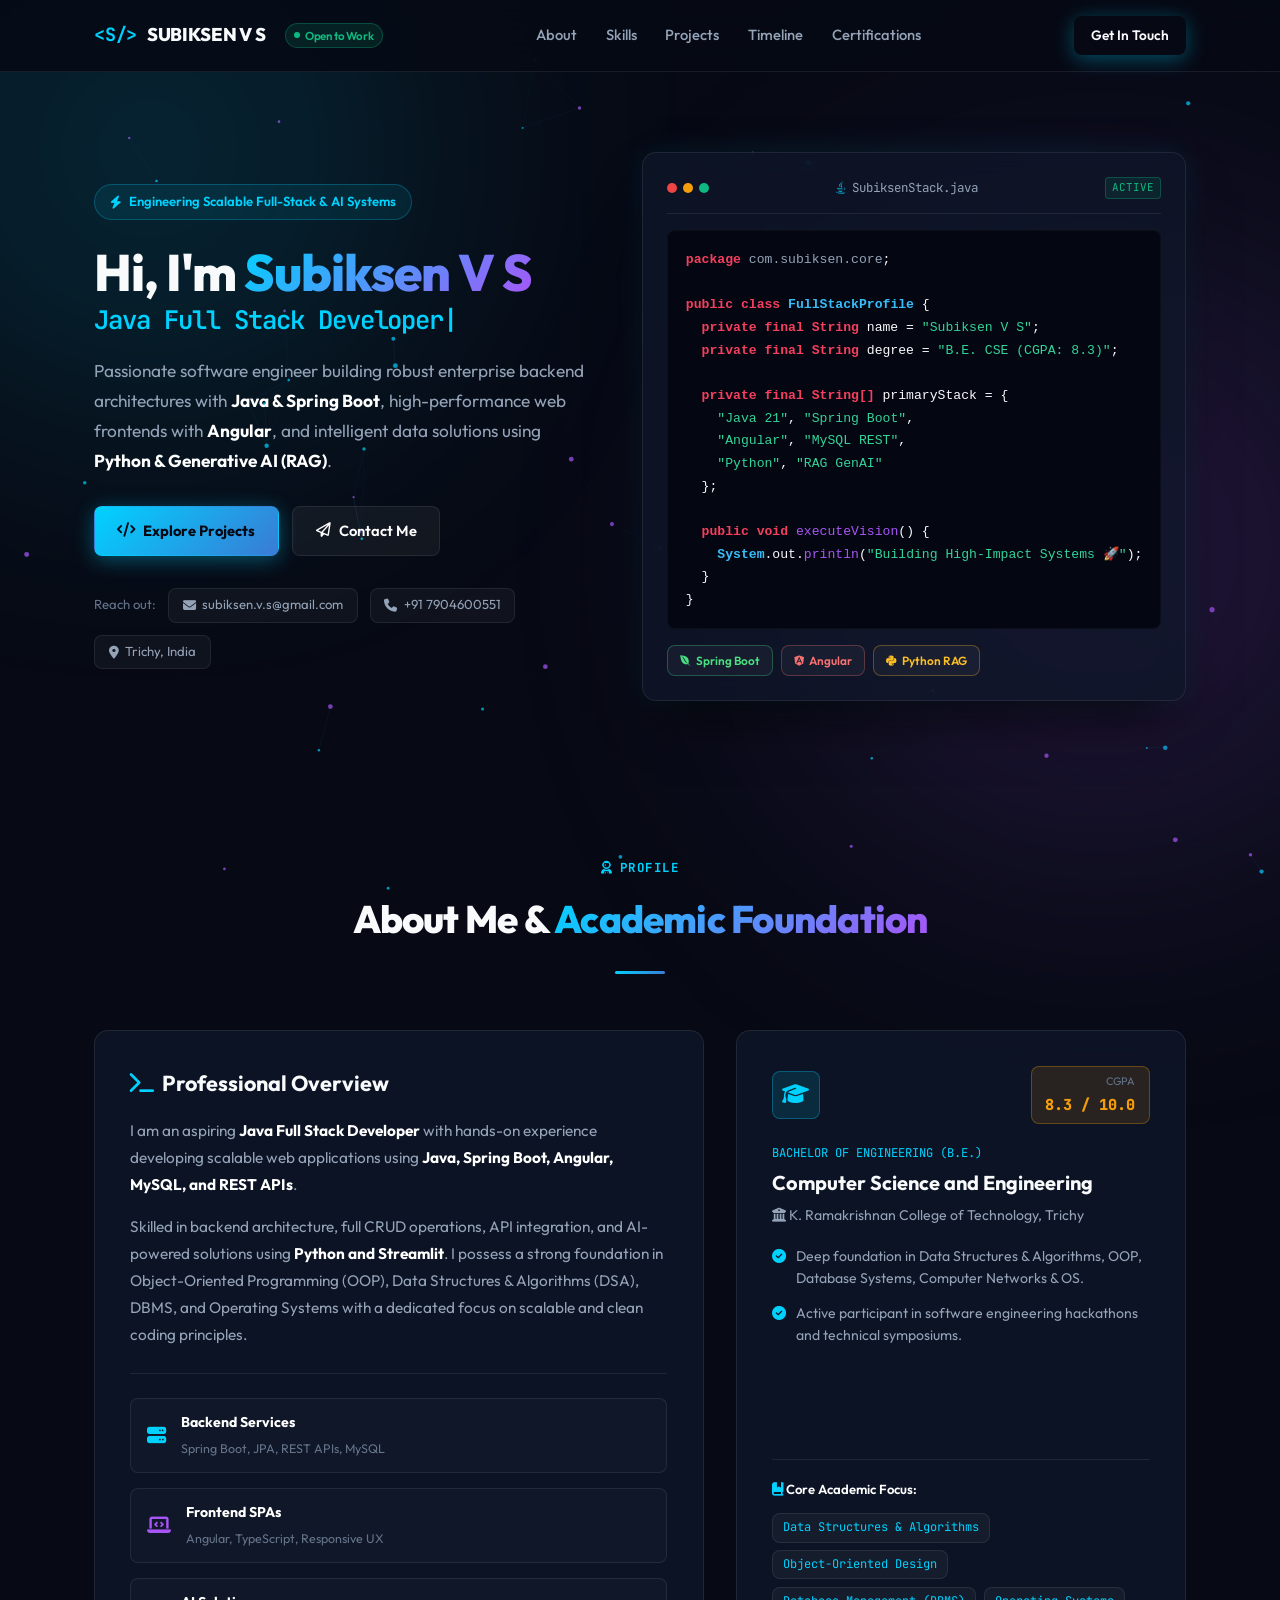
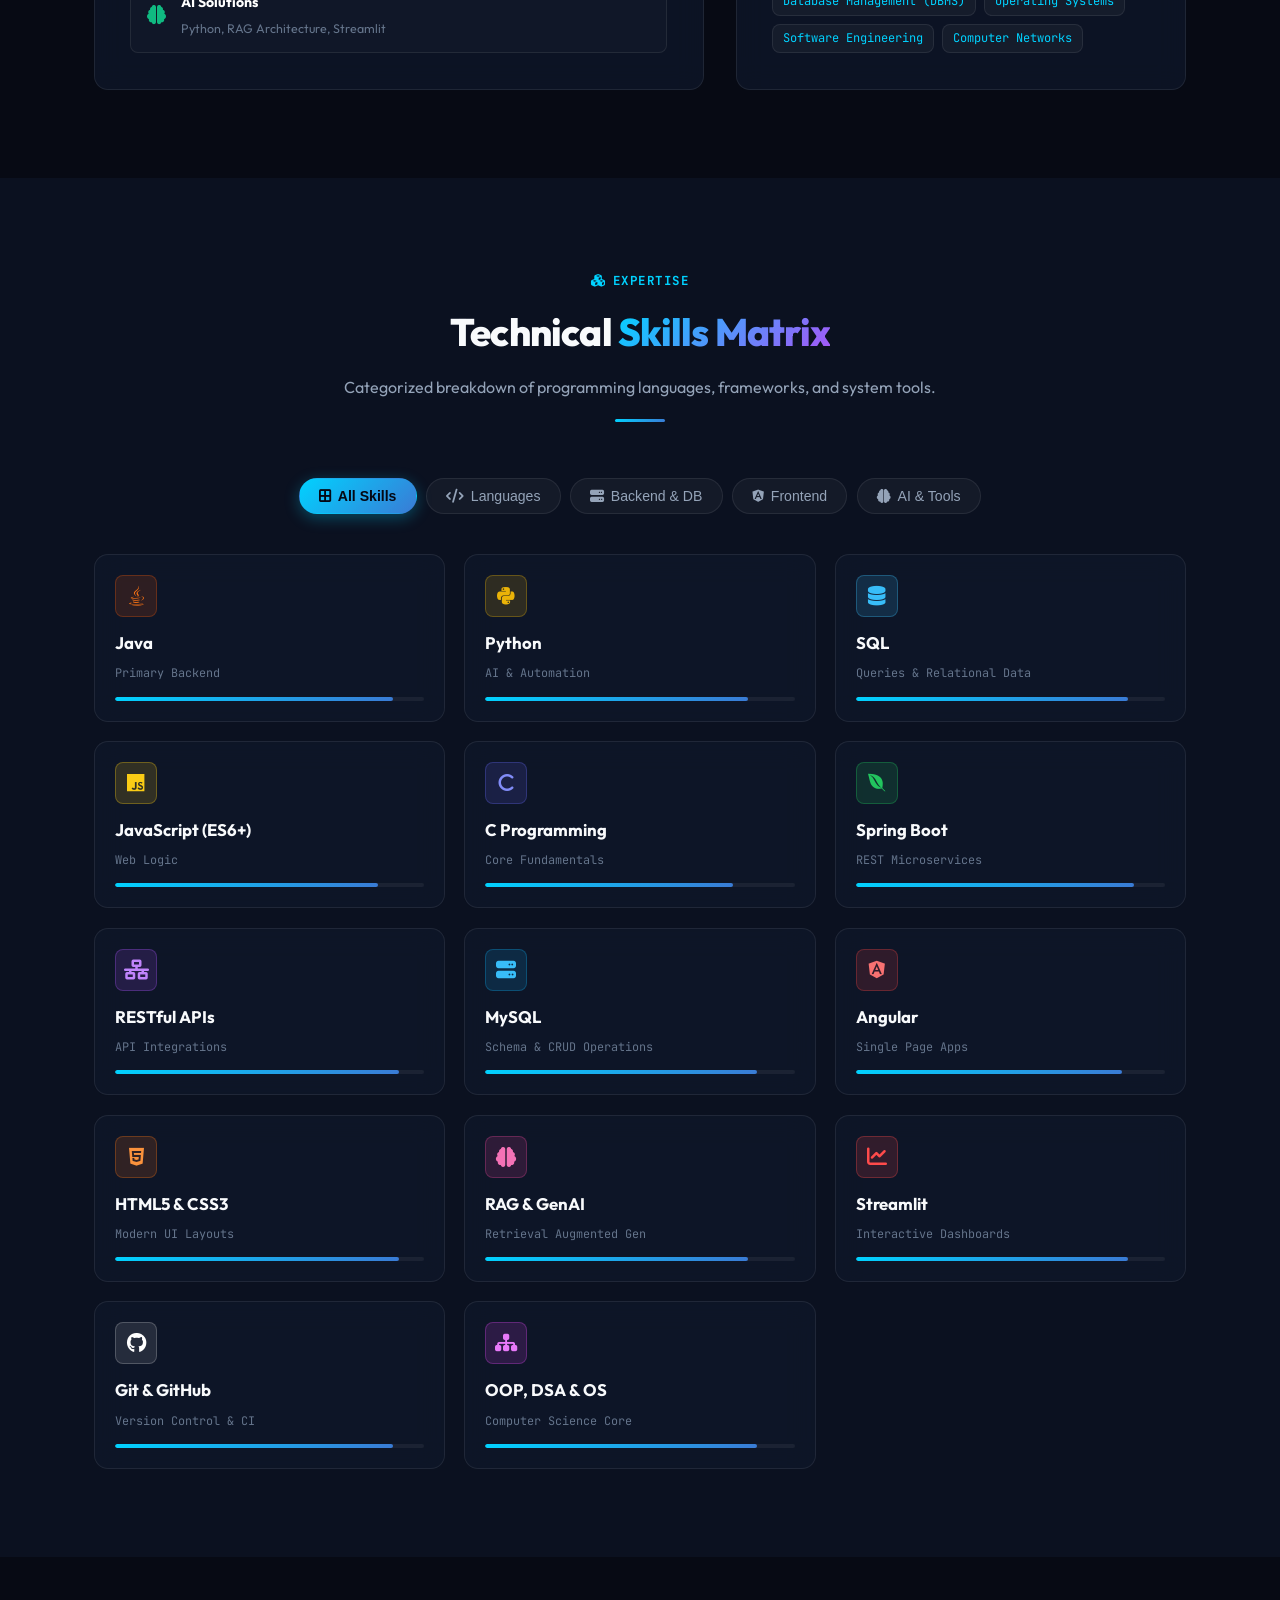
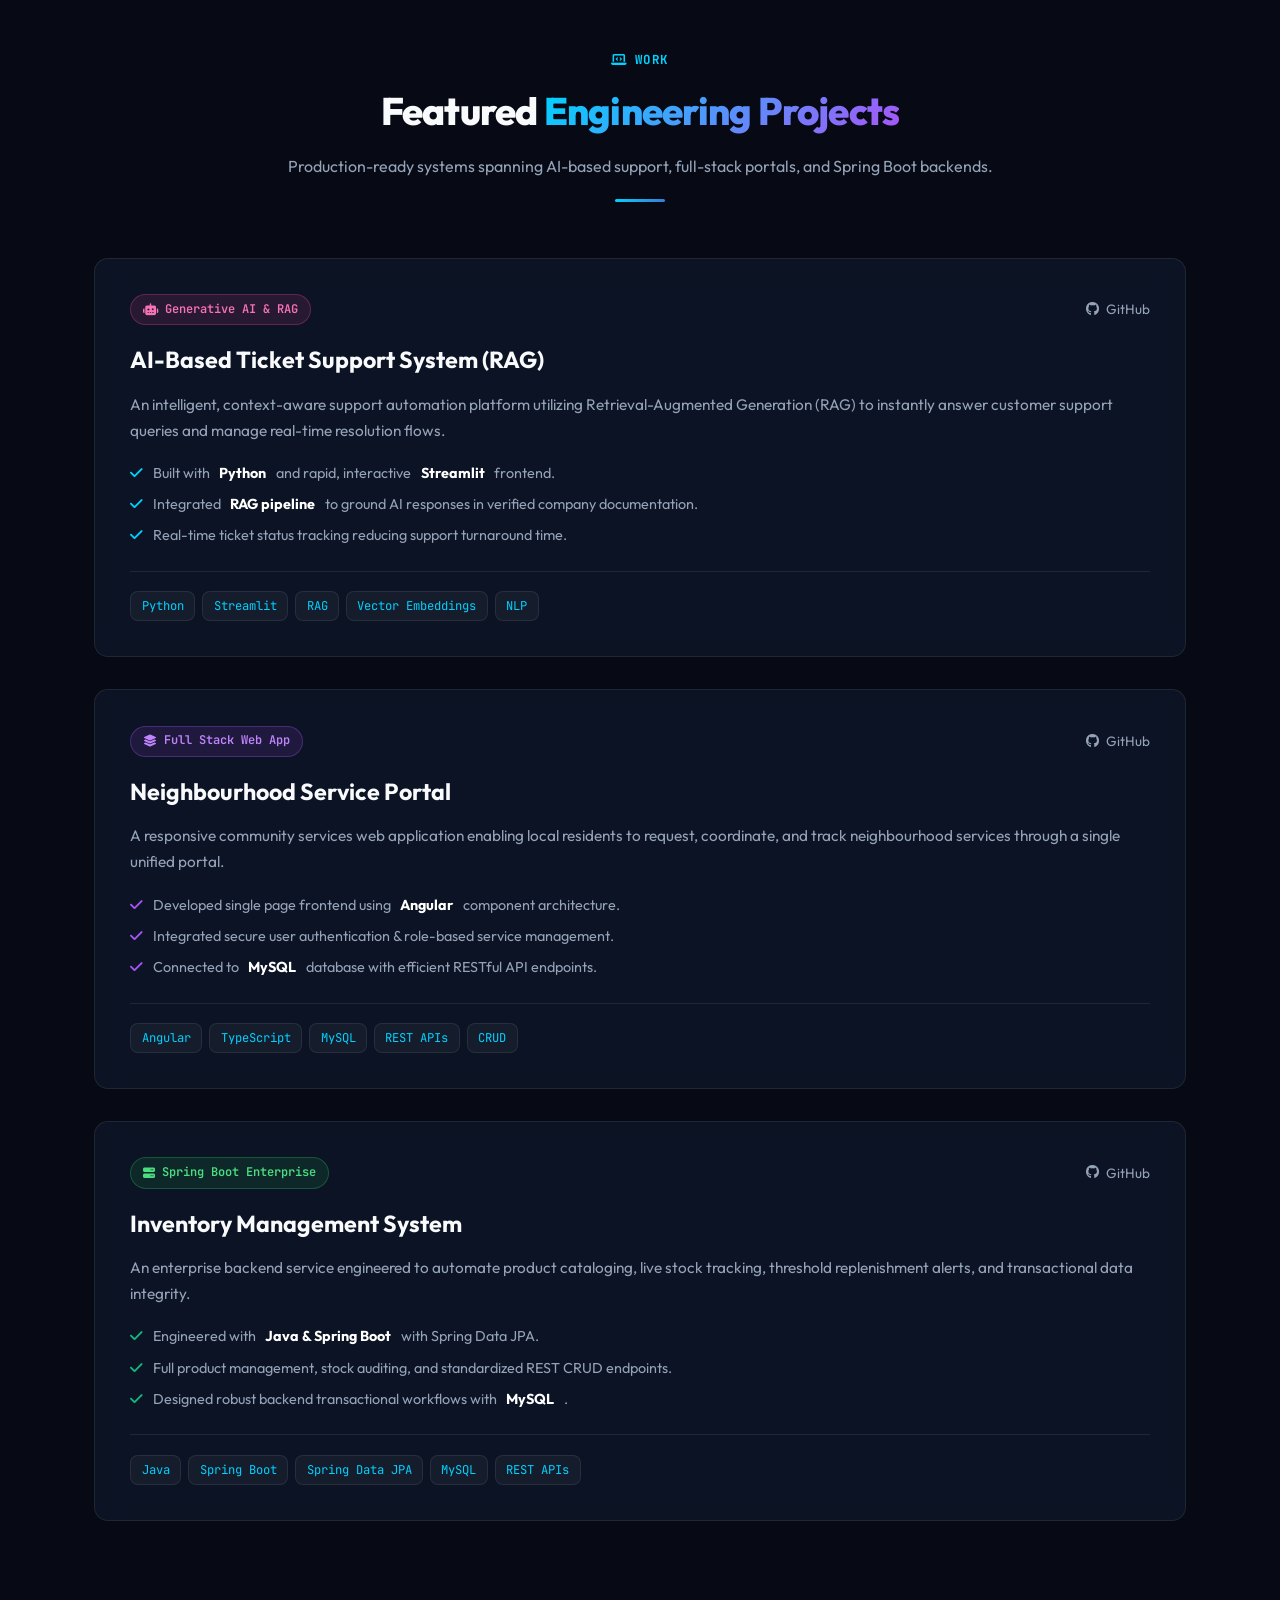
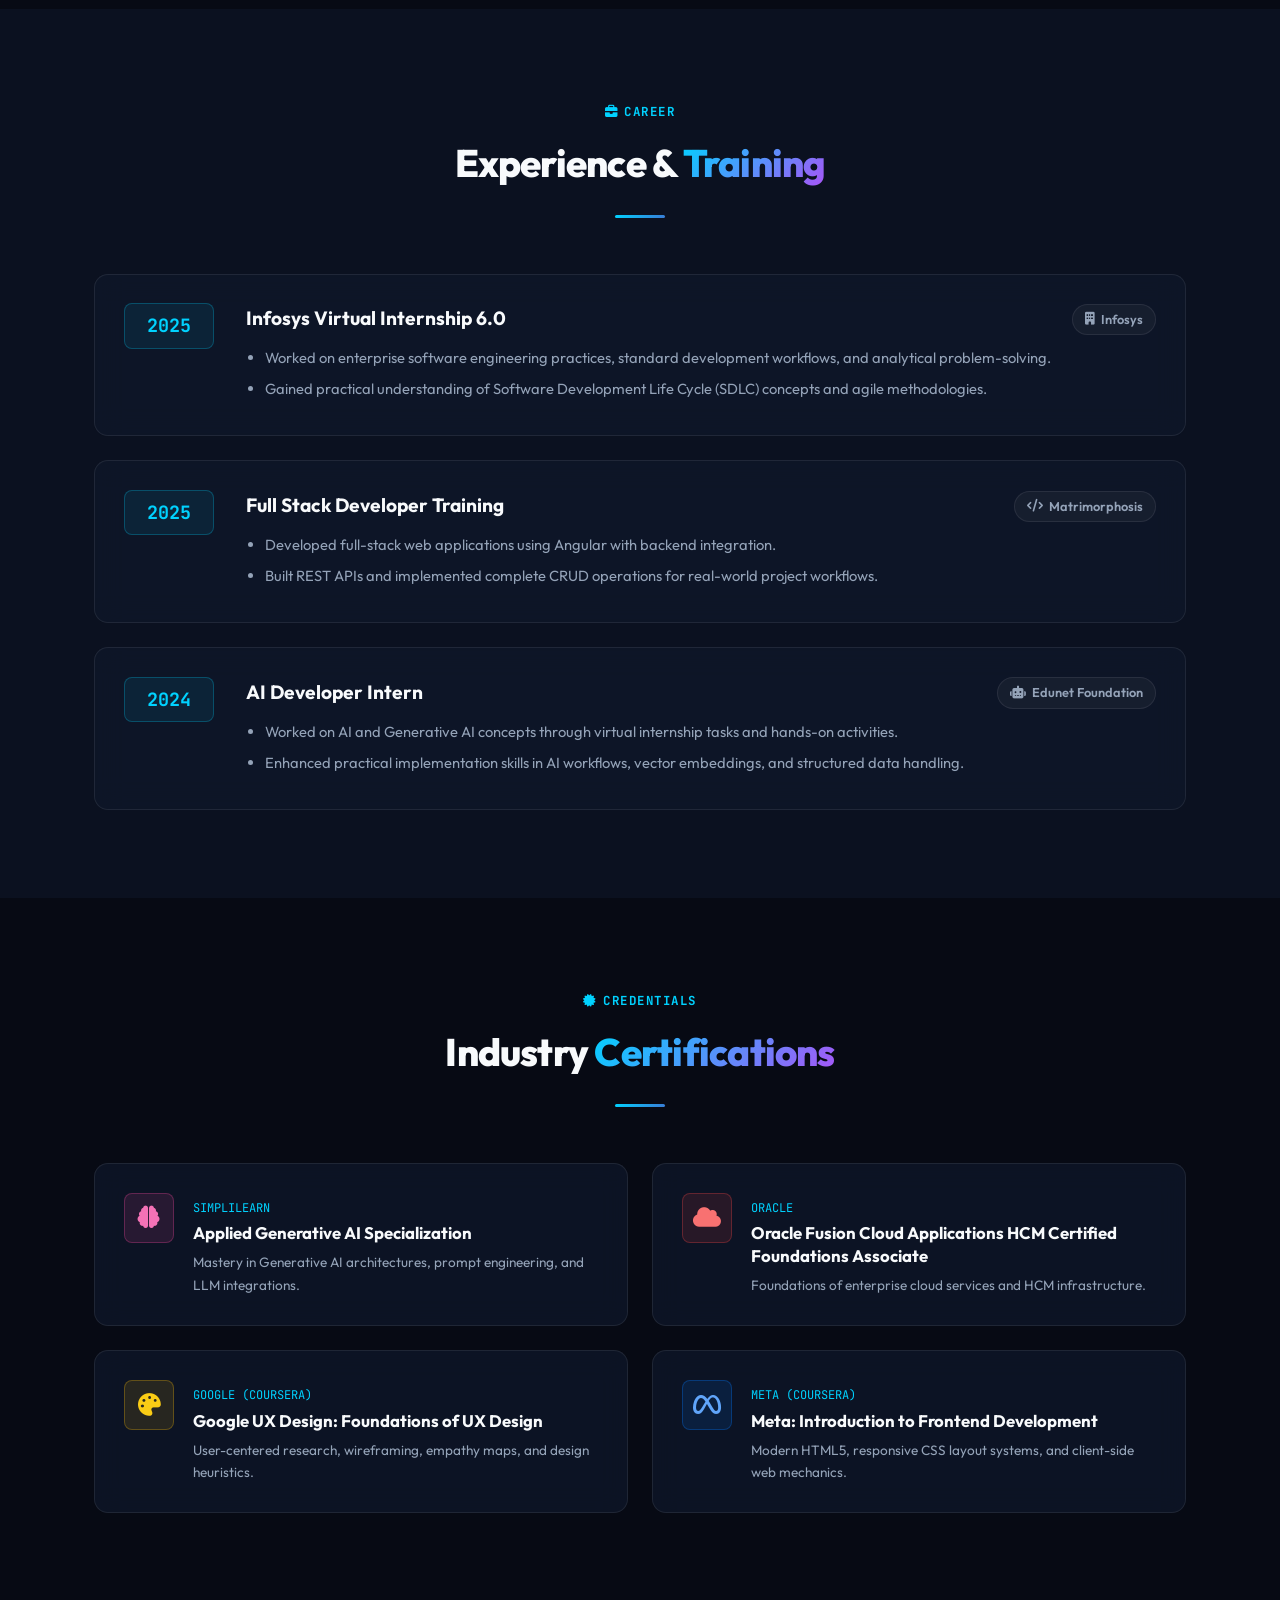
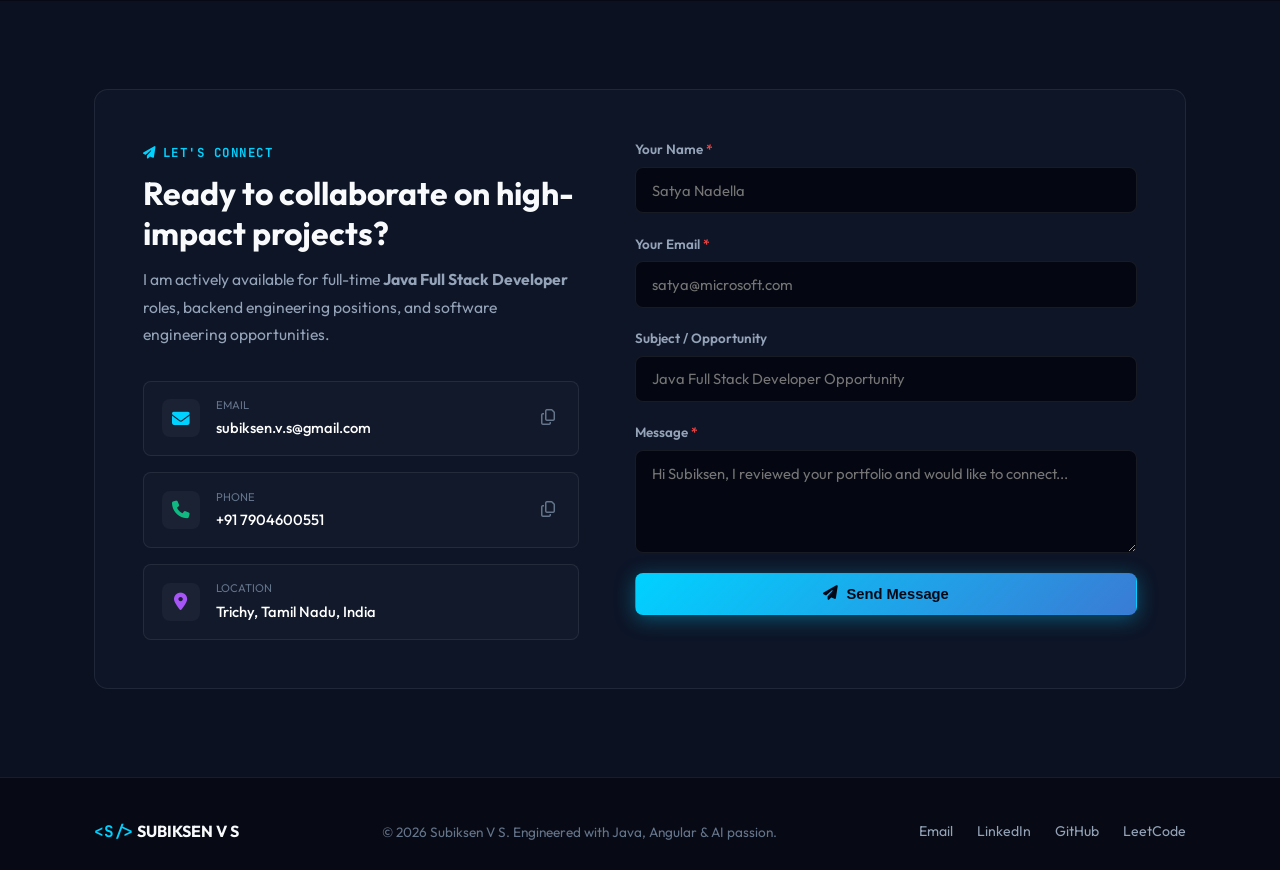
==== index.html @ 70e95748 "feat: initial commit for Subiksen V S developer portfolio" ====
<!DOCTYPE html>
<html lang="en">
<head>
  <meta charset="UTF-8" />
  <meta name="viewport" content="width=device-width, initial-scale=1.0" />
  <title>Subiksen V S | Java Full Stack & AI Developer</title>
  <meta name="description" content="Portfolio of Subiksen V S - Java Full Stack Developer & AI Engineer specializing in Spring Boot, Angular, Python RAG, and MySQL." />

  <!-- Google Fonts: Outfit & JetBrains Mono -->
  <link rel="preconnect" href="https://fonts.googleapis.com" />
  <link rel="preconnect" href="https://fonts.gstatic.com" crossorigin />
  <link href="https://fonts.googleapis.com/css2?family=JetBrains+Mono:wght@400;500;600&family=Outfit:wght@300;400;500;600;700;800&display=swap" rel="stylesheet" />

  <!-- FontAwesome Icons -->
  <link rel="stylesheet" href="https://cdnjs.cloudflare.com/ajax/libs/font-awesome/6.5.1/css/all.min.css" />

  <link rel="stylesheet" href="css/styles.css" />
</head>
<body>

  <!-- Dynamic Interactive Particle Background Canvas -->
  <canvas id="particleCanvas"></canvas>
  <div class="bg-gradient-glow glow-1"></div>
  <div class="bg-gradient-glow glow-2"></div>

  <!-- Navigation Header -->
  <header class="navbar" id="navbar">
    <div class="container nav-container">
      <a href="#hero" class="brand">
        <span class="brand-code">&lt;S/&gt;</span>
        <span class="brand-name">SUBIKSEN V S</span>
        <span class="brand-badge"><span class="badge-dot"></span>Open to Work</span>
      </a>

      <nav class="nav-menu">
        <a href="#about" class="nav-item">About</a>
        <a href="#skills" class="nav-item">Skills</a>
        <a href="#projects" class="nav-item">Projects</a>
        <a href="#experience" class="nav-item">Timeline</a>
        <a href="#certifications" class="nav-item">Certifications</a>
      </nav>

      <div class="nav-actions">
        <a href="#contact" class="btn btn-sm btn-glow">Get In Touch</a>
      </div>
    </div>
  </header>

  <main>
    <!-- HERO SECTION -->
    <section id="hero" class="hero-section">
      <div class="container hero-grid">
        <div class="hero-text-content">
          <div class="hero-chip">
            <i class="fa-solid fa-bolt text-cyan"></i>
            <span>Engineering Scalable Full-Stack &amp; AI Systems</span>
          </div>

          <h1 class="hero-title">
            Hi, I'm <span class="gradient-text">Subiksen V S</span><br />
            <span class="typewriter-wrap">
              <span id="typewriter"></span><span class="cursor-blink">|</span>
            </span>
          </h1>

          <p class="hero-desc">
            Passionate software engineer building robust enterprise backend architectures with <strong>Java &amp; Spring Boot</strong>, high-performance web frontends with <strong>Angular</strong>, and intelligent data solutions using <strong>Python &amp; Generative AI (RAG)</strong>.
          </p>

          <div class="hero-cta-row">
            <a href="#projects" class="btn btn-primary btn-glow">
              <i class="fa-solid fa-code"></i> Explore Projects
            </a>
            <a href="#contact" class="btn btn-secondary">
              <i class="fa-regular fa-paper-plane"></i> Contact Me
            </a>
          </div>

          <div class="hero-social-links">
            <span class="soc-label">Reach out:</span>
            <a href="mailto:subiksen.v.s@gmail.com" class="soc-chip" title="Copy / Email">
              <i class="fa-solid fa-envelope"></i> subiksen.v.s@gmail.com
            </a>
            <a href="tel:+917904600551" class="soc-chip" title="Phone">
              <i class="fa-solid fa-phone"></i> +91 7904600551
            </a>
            <span class="soc-chip loc"><i class="fa-solid fa-location-dot"></i> Trichy, India</span>
          </div>
        </div>

        <!-- 3D Holographic Code Window Card -->
        <div class="hero-card-container">
          <div class="interactive-code-card glass-panel" id="heroInteractiveCard">
            <div class="code-card-header">
              <div class="window-btns">
                <span class="w-btn red"></span>
                <span class="w-btn yellow"></span>
                <span class="w-btn green"></span>
              </div>
              <div class="card-tab-title"><i class="fa-brands fa-java text-cyan"></i> SubiksenStack.java</div>
              <div class="active-status-tag">ACTIVE</div>
            </div>

            <pre class="code-editor-body"><code><span class="kw">package</span> <span class="pkg">com.subiksen.core</span>;

<span class="kw">public class</span> <span class="cls">FullStackProfile</span> {
  <span class="kw">private final String</span> name = <span class="str">"Subiksen V S"</span>;
  <span class="kw">private final String</span> degree = <span class="str">"B.E. CSE (CGPA: 8.3)"</span>;
  
  <span class="kw">private final String[]</span> primaryStack = {
    <span class="str">"Java 21"</span>, <span class="str">"Spring Boot"</span>, 
    <span class="str">"Angular"</span>, <span class="str">"MySQL REST"</span>,
    <span class="str">"Python"</span>, <span class="str">"RAG GenAI"</span>
  };

  <span class="kw">public void</span> <span class="fn">executeVision</span>() {
    <span class="cls">System</span>.out.<span class="fn">println</span>(<span class="str">"Building High-Impact Systems 🚀"</span>);
  }
}</code></pre>

            <div class="card-floating-tags">
              <span class="float-tag tag-spring"><i class="fa-brands fa-envira"></i> Spring Boot</span>
              <span class="float-tag tag-angular"><i class="fa-brands fa-angular"></i> Angular</span>
              <span class="float-tag tag-python"><i class="fa-brands fa-python"></i> Python RAG</span>
            </div>
          </div>
        </div>
      </div>
    </section>

    <!-- ABOUT & EDUCATION SECTION -->
    <section id="about" class="section">
      <div class="container">
        <div class="section-header">
          <span class="section-eyebrow"><i class="fa-solid fa-user-astronaut"></i> PROFILE</span>
          <h2 class="section-title">About Me &amp; <span class="gradient-text">Academic Foundation</span></h2>
          <div class="section-decor"></div>
        </div>

        <div class="about-grid">
          <div class="about-card glass-panel">
            <h3><i class="fa-solid fa-terminal text-cyan"></i> Professional Overview</h3>
            <p>
              I am an aspiring <strong>Java Full Stack Developer</strong> with hands-on experience developing scalable web applications using <strong>Java, Spring Boot, Angular, MySQL, and REST APIs</strong>.
            </p>
            <p>
              Skilled in backend architecture, full CRUD operations, API integration, and AI-powered solutions using <strong>Python and Streamlit</strong>. I possess a strong foundation in Object-Oriented Programming (OOP), Data Structures &amp; Algorithms (DSA), DBMS, and Operating Systems with a dedicated focus on scalable and clean coding principles.
            </p>

            <div class="core-pillars">
              <div class="pillar-box">
                <i class="fa-solid fa-server text-cyan"></i>
                <div>
                  <strong>Backend Services</strong>
                  <span>Spring Boot, JPA, REST APIs, MySQL</span>
                </div>
              </div>
              <div class="pillar-box">
                <i class="fa-solid fa-laptop-code text-purple"></i>
                <div>
                  <strong>Frontend SPAs</strong>
                  <span>Angular, TypeScript, Responsive UX</span>
                </div>
              </div>
              <div class="pillar-box">
                <i class="fa-solid fa-brain text-emerald"></i>
                <div>
                  <strong>AI Solutions</strong>
                  <span>Python, RAG Architecture, Streamlit</span>
                </div>
              </div>
            </div>
          </div>

          <div class="edu-card glass-panel">
            <div class="edu-top">
              <div class="edu-icon"><i class="fa-solid fa-graduation-cap"></i></div>
              <div class="edu-score">
                <span class="score-label">CGPA</span>
                <span class="score-number">8.3 / 10.0</span>
              </div>
            </div>
            <span class="edu-degree-type">Bachelor of Engineering (B.E.)</span>
            <h3>Computer Science and Engineering</h3>
            <p class="edu-college"><i class="fa-solid fa-building-columns"></i> K. Ramakrishnan College of Technology, Trichy</p>
            
            <div class="edu-details-list">
              <div class="detail-item">
                <i class="fa-solid fa-circle-check text-cyan"></i>
                <span>Deep foundation in Data Structures &amp; Algorithms, OOP, Database Systems, Computer Networks &amp; OS.</span>
              </div>
              <div class="detail-item">
                <i class="fa-solid fa-circle-check text-cyan"></i>
                <span>Active participant in software engineering hackathons and technical symposiums.</span>
              </div>
            </div>

            <div class="edu-coursework-box">
              <span class="coursework-label"><i class="fa-solid fa-book-bookmark text-cyan"></i> Core Academic Focus:</span>
              <div class="coursework-tags">
                <span class="c-tag">Data Structures &amp; Algorithms</span>
                <span class="c-tag">Object-Oriented Design</span>
                <span class="c-tag">Database Management (DBMS)</span>
                <span class="c-tag">Operating Systems</span>
                <span class="c-tag">Software Engineering</span>
                <span class="c-tag">Computer Networks</span>
              </div>
            </div>
          </div>
        </div>
      </div>
    </section>

    <!-- TECHNICAL SKILLS MATRIX (INTERACTIVE TABS) -->
    <section id="skills" class="section section-dark">
      <div class="container">
        <div class="section-header">
          <span class="section-eyebrow"><i class="fa-solid fa-cubes"></i> EXPERTISE</span>
          <h2 class="section-title">Technical <span class="gradient-text">Skills Matrix</span></h2>
          <p class="section-subtitle-text">Categorized breakdown of programming languages, frameworks, and system tools.</p>
          <div class="section-decor"></div>
        </div>

        <!-- Filter Buttons -->
        <div class="skill-tabs-row">
          <button class="skill-tab active" data-filter="all"><i class="fa-solid fa-border-all"></i> All Skills</button>
          <button class="skill-tab" data-filter="languages"><i class="fa-solid fa-code"></i> Languages</button>
          <button class="skill-tab" data-filter="backend"><i class="fa-solid fa-server"></i> Backend &amp; DB</button>
          <button class="skill-tab" data-filter="frontend"><i class="fa-brands fa-angular"></i> Frontend</button>
          <button class="skill-tab" data-filter="ai-tools"><i class="fa-solid fa-brain"></i> AI &amp; Tools</button>
        </div>

        <!-- Skills Grid -->
        <div class="skills-grid-container" id="skillsContainer">
          
          <!-- Languages -->
          <div class="skill-item glass-panel" data-cat="languages">
            <div class="skill-icon-bar icon-java"><i class="fa-brands fa-java"></i></div>
            <div class="skill-info">
              <h4>Java</h4>
              <span class="skill-type">Primary Backend</span>
            </div>
            <div class="skill-progress"><div class="progress-fill" style="width: 90%;"></div></div>
          </div>

          <div class="skill-item glass-panel" data-cat="languages">
            <div class="skill-icon-bar icon-python"><i class="fa-brands fa-python"></i></div>
            <div class="skill-info">
              <h4>Python</h4>
              <span class="skill-type">AI &amp; Automation</span>
            </div>
            <div class="skill-progress"><div class="progress-fill" style="width: 85%;"></div></div>
          </div>

          <div class="skill-item glass-panel" data-cat="languages">
            <div class="skill-icon-bar icon-sql"><i class="fa-solid fa-database"></i></div>
            <div class="skill-info">
              <h4>SQL</h4>
              <span class="skill-type">Queries &amp; Relational Data</span>
            </div>
            <div class="skill-progress"><div class="progress-fill" style="width: 88%;"></div></div>
          </div>

          <div class="skill-item glass-panel" data-cat="languages">
            <div class="skill-icon-bar icon-js"><i class="fa-brands fa-js"></i></div>
            <div class="skill-info">
              <h4>JavaScript (ES6+)</h4>
              <span class="skill-type">Web Logic</span>
            </div>
            <div class="skill-progress"><div class="progress-fill" style="width: 85%;"></div></div>
          </div>

          <div class="skill-item glass-panel" data-cat="languages">
            <div class="skill-icon-bar icon-c"><i class="fa-solid fa-c"></i></div>
            <div class="skill-info">
              <h4>C Programming</h4>
              <span class="skill-type">Core Fundamentals</span>
            </div>
            <div class="skill-progress"><div class="progress-fill" style="width: 80%;"></div></div>
          </div>

          <!-- Backend & Database -->
          <div class="skill-item glass-panel" data-cat="backend">
            <div class="skill-icon-bar icon-spring"><i class="fa-brands fa-envira"></i></div>
            <div class="skill-info">
              <h4>Spring Boot</h4>
              <span class="skill-type">REST Microservices</span>
            </div>
            <div class="skill-progress"><div class="progress-fill" style="width: 90%;"></div></div>
          </div>

          <div class="skill-item glass-panel" data-cat="backend">
            <div class="skill-icon-bar icon-api"><i class="fa-solid fa-network-wired"></i></div>
            <div class="skill-info">
              <h4>RESTful APIs</h4>
              <span class="skill-type">API Integrations</span>
            </div>
            <div class="skill-progress"><div class="progress-fill" style="width: 92%;"></div></div>
          </div>

          <div class="skill-item glass-panel" data-cat="backend">
            <div class="skill-icon-bar icon-mysql"><i class="fa-solid fa-server"></i></div>
            <div class="skill-info">
              <h4>MySQL</h4>
              <span class="skill-type">Schema &amp; CRUD Operations</span>
            </div>
            <div class="skill-progress"><div class="progress-fill" style="width: 88%;"></div></div>
          </div>

          <!-- Frontend -->
          <div class="skill-item glass-panel" data-cat="frontend">
            <div class="skill-icon-bar icon-angular"><i class="fa-brands fa-angular"></i></div>
            <div class="skill-info">
              <h4>Angular</h4>
              <span class="skill-type">Single Page Apps</span>
            </div>
            <div class="skill-progress"><div class="progress-fill" style="width: 86%;"></div></div>
          </div>

          <div class="skill-item glass-panel" data-cat="frontend">
            <div class="skill-icon-bar icon-html"><i class="fa-brands fa-html5"></i></div>
            <div class="skill-info">
              <h4>HTML5 &amp; CSS3</h4>
              <span class="skill-type">Modern UI Layouts</span>
            </div>
            <div class="skill-progress"><div class="progress-fill" style="width: 92%;"></div></div>
          </div>

          <!-- AI & Tools -->
          <div class="skill-item glass-panel" data-cat="ai-tools">
            <div class="skill-icon-bar icon-rag"><i class="fa-solid fa-brain"></i></div>
            <div class="skill-info">
              <h4>RAG &amp; GenAI</h4>
              <span class="skill-type">Retrieval Augmented Gen</span>
            </div>
            <div class="skill-progress"><div class="progress-fill" style="width: 85%;"></div></div>
          </div>

          <div class="skill-item glass-panel" data-cat="ai-tools">
            <div class="skill-icon-bar icon-streamlit"><i class="fa-solid fa-chart-line"></i></div>
            <div class="skill-info">
              <h4>Streamlit</h4>
              <span class="skill-type">Interactive Dashboards</span>
            </div>
            <div class="skill-progress"><div class="progress-fill" style="width: 88%;"></div></div>
          </div>

          <div class="skill-item glass-panel" data-cat="ai-tools">
            <div class="skill-icon-bar icon-git"><i class="fa-brands fa-github"></i></div>
            <div class="skill-info">
              <h4>Git &amp; GitHub</h4>
              <span class="skill-type">Version Control &amp; CI</span>
            </div>
            <div class="skill-progress"><div class="progress-fill" style="width: 90%;"></div></div>
          </div>

          <div class="skill-item glass-panel" data-cat="ai-tools">
            <div class="skill-icon-bar icon-dsa"><i class="fa-solid fa-sitemap"></i></div>
            <div class="skill-info">
              <h4>OOP, DSA &amp; OS</h4>
              <span class="skill-type">Computer Science Core</span>
            </div>
            <div class="skill-progress"><div class="progress-fill" style="width: 88%;"></div></div>
          </div>

        </div>
      </div>
    </section>

    <!-- FEATURED PROJECTS SHOWCASE -->
    <section id="projects" class="section">
      <div class="container">
        <div class="section-header">
          <span class="section-eyebrow"><i class="fa-solid fa-laptop-code"></i> WORK</span>
          <h2 class="section-title">Featured <span class="gradient-text">Engineering Projects</span></h2>
          <p class="section-subtitle-text">Production-ready systems spanning AI-based support, full-stack portals, and Spring Boot backends.</p>
          <div class="section-decor"></div>
        </div>

        <div class="projects-grid">
          
          <!-- Project 1: AI Ticket Support -->
          <div class="project-card glass-panel">
            <div class="project-header-bar">
              <div class="p-badge ai"><i class="fa-solid fa-robot"></i> Generative AI &amp; RAG</div>
              <a href="https://github.com" target="_blank" rel="noopener" class="p-github-link" title="GitHub Repository"><i class="fa-brands fa-github"></i> GitHub</a>
            </div>

            <h3 class="project-title">AI-Based Ticket Support System (RAG)</h3>
            <p class="project-summary">
              An intelligent, context-aware support automation platform utilizing Retrieval-Augmented Generation (RAG) to instantly answer customer support queries and manage real-time resolution flows.
            </p>

            <div class="project-features-list">
              <div class="feat-item"><i class="fa-solid fa-check text-cyan"></i> Built with <strong>Python</strong> and rapid, interactive <strong>Streamlit</strong> frontend.</div>
              <div class="feat-item"><i class="fa-solid fa-check text-cyan"></i> Integrated <strong>RAG pipeline</strong> to ground AI responses in verified company documentation.</div>
              <div class="feat-item"><i class="fa-solid fa-check text-cyan"></i> Real-time ticket status tracking reducing support turnaround time.</div>
            </div>

            <div class="project-tech-pills">
              <span>Python</span>
              <span>Streamlit</span>
              <span>RAG</span>
              <span>Vector Embeddings</span>
              <span>NLP</span>
            </div>
          </div>

          <!-- Project 2: Neighbourhood Service Portal -->
          <div class="project-card glass-panel">
            <div class="project-header-bar">
              <div class="p-badge fullstack"><i class="fa-solid fa-layer-group"></i> Full Stack Web App</div>
              <a href="https://github.com" target="_blank" rel="noopener" class="p-github-link" title="GitHub Repository"><i class="fa-brands fa-github"></i> GitHub</a>
            </div>

            <h3 class="project-title">Neighbourhood Service Portal</h3>
            <p class="project-summary">
              A responsive community services web application enabling local residents to request, coordinate, and track neighbourhood services through a single unified portal.
            </p>

            <div class="project-features-list">
              <div class="feat-item"><i class="fa-solid fa-check text-purple"></i> Developed single page frontend using <strong>Angular</strong> component architecture.</div>
              <div class="feat-item"><i class="fa-solid fa-check text-purple"></i> Integrated secure user authentication &amp; role-based service management.</div>
              <div class="feat-item"><i class="fa-solid fa-check text-purple"></i> Connected to <strong>MySQL</strong> database with efficient RESTful API endpoints.</div>
            </div>

            <div class="project-tech-pills">
              <span>Angular</span>
              <span>TypeScript</span>
              <span>MySQL</span>
              <span>REST APIs</span>
              <span>CRUD</span>
            </div>
          </div>

          <!-- Project 3: Inventory Management System -->
          <div class="project-card glass-panel">
            <div class="project-header-bar">
              <div class="p-badge backend"><i class="fa-solid fa-server"></i> Spring Boot Enterprise</div>
              <a href="https://github.com" target="_blank" rel="noopener" class="p-github-link" title="GitHub Repository"><i class="fa-brands fa-github"></i> GitHub</a>
            </div>

            <h3 class="project-title">Inventory Management System</h3>
            <p class="project-summary">
              An enterprise backend service engineered to automate product cataloging, live stock tracking, threshold replenishment alerts, and transactional data integrity.
            </p>

            <div class="project-features-list">
              <div class="feat-item"><i class="fa-solid fa-check text-emerald"></i> Engineered with <strong>Java &amp; Spring Boot</strong> with Spring Data JPA.</div>
              <div class="feat-item"><i class="fa-solid fa-check text-emerald"></i> Full product management, stock auditing, and standardized REST CRUD endpoints.</div>
              <div class="feat-item"><i class="fa-solid fa-check text-emerald"></i> Designed robust backend transactional workflows with <strong>MySQL</strong>.</div>
            </div>

            <div class="project-tech-pills">
              <span>Java</span>
              <span>Spring Boot</span>
              <span>Spring Data JPA</span>
              <span>MySQL</span>
              <span>REST APIs</span>
            </div>
          </div>

        </div>
      </div>
    </section>

    <!-- EXPERIENCE TIMELINE -->
    <section id="experience" class="section section-dark">
      <div class="container">
        <div class="section-header">
          <span class="section-eyebrow"><i class="fa-solid fa-briefcase"></i> CAREER</span>
          <h2 class="section-title">Experience &amp; <span class="gradient-text">Training</span></h2>
          <div class="section-decor"></div>
        </div>

        <div class="timeline-wrapper">
          
          <div class="timeline-card glass-panel">
            <div class="t-year-badge">2025</div>
            <div class="t-content">
              <div class="t-title-row">
                <h3>Infosys Virtual Internship 6.0</h3>
                <span class="t-company"><i class="fa-solid fa-building"></i> Infosys</span>
              </div>
              <ul class="t-list">
                <li>Worked on enterprise software engineering practices, standard development workflows, and analytical problem-solving.</li>
                <li>Gained practical understanding of Software Development Life Cycle (SDLC) concepts and agile methodologies.</li>
              </ul>
            </div>
          </div>

          <div class="timeline-card glass-panel">
            <div class="t-year-badge">2025</div>
            <div class="t-content">
              <div class="t-title-row">
                <h3>Full Stack Developer Training</h3>
                <span class="t-company"><i class="fa-solid fa-code"></i> Matrimorphosis</span>
              </div>
              <ul class="t-list">
                <li>Developed full-stack web applications using Angular with backend integration.</li>
                <li>Built REST APIs and implemented complete CRUD operations for real-world project workflows.</li>
              </ul>
            </div>
          </div>

          <div class="timeline-card glass-panel">
            <div class="t-year-badge">2024</div>
            <div class="t-content">
              <div class="t-title-row">
                <h3>AI Developer Intern</h3>
                <span class="t-company"><i class="fa-solid fa-robot"></i> Edunet Foundation</span>
              </div>
              <ul class="t-list">
                <li>Worked on AI and Generative AI concepts through virtual internship tasks and hands-on activities.</li>
                <li>Enhanced practical implementation skills in AI workflows, vector embeddings, and structured data handling.</li>
              </ul>
            </div>
          </div>

        </div>
      </div>
    </section>

    <!-- CERTIFICATIONS -->
    <section id="certifications" class="section">
      <div class="container">
        <div class="section-header">
          <span class="section-eyebrow"><i class="fa-solid fa-certificate"></i> CREDENTIALS</span>
          <h2 class="section-title">Industry <span class="gradient-text">Certifications</span></h2>
          <div class="section-decor"></div>
        </div>

        <div class="certifications-grid">
          
          <div class="cert-card glass-panel">
            <div class="cert-icon-wrap icon-genai"><i class="fa-solid fa-brain"></i></div>
            <div class="cert-text">
              <span class="cert-issuer">Simplilearn</span>
              <h4>Applied Generative AI Specialization</h4>
              <p>Mastery in Generative AI architectures, prompt engineering, and LLM integrations.</p>
            </div>
          </div>

          <div class="cert-card glass-panel">
            <div class="cert-icon-wrap icon-oracle"><i class="fa-solid fa-cloud"></i></div>
            <div class="cert-text">
              <span class="cert-issuer">Oracle</span>
              <h4>Oracle Fusion Cloud Applications HCM Certified Foundations Associate</h4>
              <p>Foundations of enterprise cloud services and HCM infrastructure.</p>
            </div>
          </div>

          <div class="cert-card glass-panel">
            <div class="cert-icon-wrap icon-google"><i class="fa-solid fa-palette"></i></div>
            <div class="cert-text">
              <span class="cert-issuer">Google (Coursera)</span>
              <h4>Google UX Design: Foundations of UX Design</h4>
              <p>User-centered research, wireframing, empathy maps, and design heuristics.</p>
            </div>
          </div>

          <div class="cert-card glass-panel">
            <div class="cert-icon-wrap icon-meta"><i class="fa-brands fa-meta"></i></div>
            <div class="cert-text">
              <span class="cert-issuer">Meta (Coursera)</span>
              <h4>Meta: Introduction to Frontend Development</h4>
              <p>Modern HTML5, responsive CSS layout systems, and client-side web mechanics.</p>
            </div>
          </div>

        </div>
      </div>
    </section>

    <!-- CONTACT SECTION -->
    <section id="contact" class="section section-dark">
      <div class="container">
        <div class="contact-wrapper glass-panel">
          <div class="contact-info-side">
            <span class="section-eyebrow"><i class="fa-solid fa-paper-plane"></i> LET'S CONNECT</span>
            <h2>Ready to collaborate on high-impact projects?</h2>
            <p>
              I am actively available for full-time <strong>Java Full Stack Developer</strong> roles, backend engineering positions, and software engineering opportunities.
            </p>

            <div class="direct-contact-stack">
              <div class="direct-box">
                <div class="d-icon"><i class="fa-solid fa-envelope text-cyan"></i></div>
                <div class="d-meta">
                  <span>Email</span>
                  <a href="mailto:subiksen.v.s@gmail.com">subiksen.v.s@gmail.com</a>
                </div>
                <button class="copy-btn" data-copy="subiksen.v.s@gmail.com" title="Copy Email"><i class="fa-regular fa-copy"></i></button>
              </div>

              <div class="direct-box">
                <div class="d-icon"><i class="fa-solid fa-phone text-emerald"></i></div>
                <div class="d-meta">
                  <span>Phone</span>
                  <a href="tel:+917904600551">+91 7904600551</a>
                </div>
                <button class="copy-btn" data-copy="+917904600551" title="Copy Phone"><i class="fa-regular fa-copy"></i></button>
              </div>

              <div class="direct-box">
                <div class="d-icon"><i class="fa-solid fa-location-dot text-purple"></i></div>
                <div class="d-meta">
                  <span>Location</span>
                  <strong>Trichy, Tamil Nadu, India</strong>
                </div>
              </div>
            </div>
          </div>

          <div class="contact-form-side">
            <form id="contactForm" class="clean-form">
              <div class="input-field">
                <label for="name">Your Name <span class="required">*</span></label>
                <input type="text" id="name" required placeholder="Satya Nadella" />
              </div>

              <div class="input-field">
                <label for="email">Your Email <span class="required">*</span></label>
                <input type="email" id="email" required placeholder="satya@microsoft.com" />
              </div>

              <div class="input-field">
                <label for="subject">Subject / Opportunity</label>
                <input type="text" id="subject" placeholder="Java Full Stack Developer Opportunity" />
              </div>

              <div class="input-field">
                <label for="message">Message <span class="required">*</span></label>
                <textarea id="message" rows="4" required placeholder="Hi Subiksen, I reviewed your portfolio and would like to connect..."></textarea>
              </div>

              <button type="submit" class="btn btn-primary btn-glow btn-block" id="sendMsgBtn">
                <i class="fa-solid fa-paper-plane"></i> Send Message
              </button>
              <div id="formStatus" class="form-status-msg"></div>
            </form>
          </div>
        </div>
      </div>
    </section>
  </main>

  <!-- FOOTER -->
  <footer class="footer">
    <div class="container footer-content">
      <div class="footer-brand">
        <span class="brand-code">&lt;S/&gt;</span>
        <span class="brand-name">SUBIKSEN V S</span>
      </div>
      <p class="footer-copy">© 2026 Subiksen V S. Engineered with Java, Angular &amp; AI passion.</p>
      <div class="footer-links">
        <a href="mailto:subiksen.v.s@gmail.com">Email</a>
        <a href="https://linkedin.com" target="_blank" rel="noopener">LinkedIn</a>
        <a href="https://github.com" target="_blank" rel="noopener">GitHub</a>
        <a href="https://leetcode.com" target="_blank" rel="noopener">LeetCode</a>
      </div>
    </div>
  </footer>

  <!-- Toast Notification Container -->
  <div id="toast" class="toast-box"></div>

  <script src="js/app.js"></script>
</body>
</html>
---- css/styles.css ----
/* ==========================================================================
   SUBIKSEN V S - BALANCED MODERN DEVELOPER PORTFOLIO
   Design System: Neo-Glassmorphic Dark UI / Dynamic Interactive Accents
   ========================================================================== */

:root {
  --font-sans: 'Outfit', -apple-system, BlinkMacSystemFont, 'Segoe UI', Roboto, sans-serif;
  --font-mono: 'JetBrains Mono', monospace;

  /* Color Palette */
  --bg-dark: #070a14;
  --bg-surface: #0b1120;
  --bg-panel: rgba(15, 23, 42, 0.75);
  --bg-panel-hover: rgba(24, 36, 64, 0.85);

  --border: rgba(255, 255, 255, 0.08);
  --border-glow: rgba(0, 210, 255, 0.35);

  --text-main: #f8fafc;
  --text-muted: #94a3b8;
  --text-faint: #64748b;

  /* Accent Colors */
  --accent-cyan: #00d2ff;
  --accent-blue: #3a7bd5;
  --accent-purple: #a855f7;
  --accent-emerald: #10b981;
  --accent-amber: #f59e0b;
  --accent-red: #ef4444;

  /* Gradients */
  --grad-cyan-blue: linear-gradient(135deg, #00d2ff 0%, #3a7bd5 100%);
  --grad-neon: linear-gradient(135deg, #00d2ff 0%, #a855f7 100%);
  --grad-card: linear-gradient(180deg, rgba(255, 255, 255, 0.04) 0%, rgba(255, 255, 255, 0.01) 100%);

  /* Radius & Transitions */
  --radius-sm: 8px;
  --radius-md: 14px;
  --radius-lg: 20px;
  --radius-full: 9999px;

  --transition: 0.25s cubic-bezier(0.16, 1, 0.3, 1);
}

*, *::before, *::after {
  box-sizing: border-box;
  margin: 0;
  padding: 0;
}

html {
  scroll-behavior: smooth;
  font-size: 16px;
}

body {
  background-color: var(--bg-dark);
  color: var(--text-main);
  font-family: var(--font-sans);
  line-height: 1.65;
  -webkit-font-smoothing: antialiased;
  overflow-x: hidden;
  position: relative;
  min-height: 100vh;
}

a {
  color: inherit;
  text-decoration: none;
  transition: all var(--transition);
}

.container {
  width: 100%;
  max-width: 1140px;
  margin: 0 auto;
  padding: 0 1.5rem;
}

/* --------------------------------------------------------------------------
   PARTICLE CANVAS & AMBIENT GLOW
   -------------------------------------------------------------------------- */
#particleCanvas {
  position: fixed;
  top: 0;
  left: 0;
  width: 100%;
  height: 100%;
  z-index: 0;
  pointer-events: none;
}

.bg-gradient-glow {
  position: fixed;
  border-radius: 50%;
  filter: blur(140px);
  opacity: 0.18;
  pointer-events: none;
  z-index: 0;
}

.glow-1 {
  width: 500px;
  height: 500px;
  background: var(--accent-cyan);
  top: -100px;
  left: -100px;
}

.glow-2 {
  width: 600px;
  height: 600px;
  background: var(--accent-purple);
  bottom: 50px;
  right: -120px;
}

/* --------------------------------------------------------------------------
   GLASSMORPHISM & PANELS
   -------------------------------------------------------------------------- */
.glass-panel {
  background: var(--bg-panel);
  backdrop-filter: blur(14px);
  -webkit-backdrop-filter: blur(14px);
  border: 1px solid var(--border);
  border-radius: var(--radius-md);
  transition: transform var(--transition), border-color var(--transition), box-shadow var(--transition);
}

.glass-panel:hover {
  border-color: var(--border-glow);
  box-shadow: 0 12px 35px -10px rgba(0, 210, 255, 0.15);
}

.gradient-text {
  background: var(--grad-neon);
  -webkit-background-clip: text;
  -webkit-text-fill-color: transparent;
}

.text-cyan { color: var(--accent-cyan) !important; }
.text-purple { color: var(--accent-purple) !important; }
.text-emerald { color: var(--accent-emerald) !important; }

/* --------------------------------------------------------------------------
   NAVBAR
   -------------------------------------------------------------------------- */
.navbar {
  position: sticky;
  top: 0;
  z-index: 999;
  background: rgba(7, 10, 20, 0.85);
  backdrop-filter: blur(18px);
  border-bottom: 1px solid var(--border);
  height: 72px;
}

.nav-container {
  display: flex;
  align-items: center;
  justify-content: space-between;
  height: 100%;
}

.brand {
  display: flex;
  align-items: center;
  gap: 0.6rem;
  font-weight: 800;
  font-size: 1.15rem;
  letter-spacing: -0.01em;
}

.brand-code {
  color: var(--accent-cyan);
  font-family: var(--font-mono);
  font-weight: 700;
}

.brand-badge {
  display: inline-flex;
  align-items: center;
  gap: 5px;
  font-size: 0.72rem;
  font-weight: 600;
  color: var(--accent-emerald);
  background: rgba(16, 185, 129, 0.12);
  border: 1px solid rgba(16, 185, 129, 0.3);
  padding: 2px 8px;
  border-radius: var(--radius-full);
  margin-left: 0.6rem;
}

.badge-dot {
  width: 6px;
  height: 6px;
  background: var(--accent-emerald);
  border-radius: 50%;
  animation: pulseDot 1.6s infinite;
}

@keyframes pulseDot {
  0%, 100% { transform: scale(1); opacity: 1; }
  50% { transform: scale(1.4); opacity: 0.4; }
}

.nav-menu {
  display: flex;
  align-items: center;
  gap: 1.8rem;
}

.nav-item {
  font-size: 0.92rem;
  font-weight: 500;
  color: var(--text-muted);
}

.nav-item:hover {
  color: #fff;
}

/* --------------------------------------------------------------------------
   BUTTONS
   -------------------------------------------------------------------------- */
.btn {
  display: inline-flex;
  align-items: center;
  justify-content: center;
  gap: 0.5rem;
  padding: 0.75rem 1.4rem;
  font-size: 0.92rem;
  font-weight: 600;
  border-radius: var(--radius-sm);
  cursor: pointer;
  border: 1px solid transparent;
  transition: all var(--transition);
}

.btn-primary {
  background: var(--grad-cyan-blue);
  color: #040814;
  font-weight: 700;
}

.btn-primary:hover {
  transform: translateY(-2px);
}

.btn-glow {
  box-shadow: 0 4px 20px rgba(0, 210, 255, 0.35);
}

.btn-glow:hover {
  box-shadow: 0 8px 25px rgba(0, 210, 255, 0.55);
}

.btn-secondary {
  background: rgba(255, 255, 255, 0.05);
  border-color: var(--border);
  color: #fff;
}

.btn-secondary:hover {
  background: rgba(255, 255, 255, 0.1);
  border-color: rgba(255, 255, 255, 0.2);
  transform: translateY(-2px);
}

.btn-outline {
  background: transparent;
  border-color: var(--border);
  color: var(--text-muted);
}

.btn-outline:hover {
  color: var(--accent-cyan);
  border-color: var(--accent-cyan);
  transform: translateY(-2px);
}

.btn-sm {
  padding: 0.45rem 1rem;
  font-size: 0.85rem;
}

.btn-block {
  width: 100%;
}

/* --------------------------------------------------------------------------
   HERO SECTION
   -------------------------------------------------------------------------- */
.hero-section {
  padding: 5rem 0 4rem;
  position: relative;
  z-index: 1;
}

.hero-grid {
  display: grid;
  grid-template-columns: 1.15fr 0.85fr;
  gap: 3rem;
  align-items: center;
}

.hero-chip {
  display: inline-flex;
  align-items: center;
  gap: 0.5rem;
  background: rgba(0, 210, 255, 0.08);
  border: 1px solid rgba(0, 210, 255, 0.25);
  color: var(--accent-cyan);
  font-size: 0.82rem;
  font-weight: 600;
  padding: 0.4rem 0.95rem;
  border-radius: var(--radius-full);
  margin-bottom: 1.4rem;
}

.hero-title {
  font-size: 3.2rem;
  font-weight: 800;
  line-height: 1.15;
  letter-spacing: -0.02em;
  margin-bottom: 1.25rem;
}

.typewriter-wrap {
  font-family: var(--font-mono);
  font-size: 1.6rem;
  color: var(--accent-cyan);
  font-weight: 600;
  display: block;
  margin-top: 0.3rem;
}

.cursor-blink {
  animation: blink 0.9s infinite;
}

@keyframes blink {
  0%, 100% { opacity: 1; }
  50% { opacity: 0; }
}

.hero-desc {
  color: var(--text-muted);
  font-size: 1.08rem;
  line-height: 1.75;
  margin-bottom: 1.8rem;
  max-width: 580px;
}

.hero-desc strong {
  color: #fff;
}

.hero-highlights {
  display: flex;
  gap: 1.2rem;
  margin-bottom: 2rem;
}

.highlight-pill {
  background: rgba(255, 255, 255, 0.03);
  border: 1px solid var(--border);
  padding: 0.6rem 1.1rem;
  border-radius: var(--radius-sm);
  display: flex;
  flex-direction: column;
}

.hl-value {
  font-size: 1.35rem;
  font-weight: 800;
  color: var(--accent-cyan);
}

.hl-label {
  font-size: 0.72rem;
  color: var(--text-faint);
  text-transform: uppercase;
}

.hero-cta-row {
  display: flex;
  flex-wrap: wrap;
  align-items: center;
  gap: 0.85rem;
  margin-bottom: 2rem;
}

.hero-social-links {
  display: flex;
  flex-wrap: wrap;
  align-items: center;
  gap: 0.75rem;
}

.soc-label {
  font-size: 0.82rem;
  color: var(--text-faint);
}

.soc-chip {
  display: inline-flex;
  align-items: center;
  gap: 0.4rem;
  background: rgba(255, 255, 255, 0.04);
  border: 1px solid var(--border);
  padding: 0.35rem 0.85rem;
  border-radius: var(--radius-sm);
  font-size: 0.82rem;
  color: var(--text-muted);
}

.soc-chip:hover {
  color: #fff;
  border-color: var(--accent-cyan);
  background: rgba(0, 210, 255, 0.08);
}

/* 3D Code Window Card */
.hero-card-container {
  perspective: 1000px;
}

.interactive-code-card {
  padding: 1.5rem;
  position: relative;
  box-shadow: 0 25px 50px -15px rgba(0, 0, 0, 0.8), 0 0 30px rgba(0, 210, 255, 0.1);
  transform-style: preserve-3d;
}

.code-card-header {
  display: flex;
  align-items: center;
  justify-content: space-between;
  padding-bottom: 0.85rem;
  border-bottom: 1px solid var(--border);
  margin-bottom: 1rem;
}

.window-btns {
  display: flex;
  gap: 6px;
}

.w-btn {
  width: 10px;
  height: 10px;
  border-radius: 50%;
}
.w-btn.red { background: #ef4444; }
.w-btn.yellow { background: #f59e0b; }
.w-btn.green { background: #10b981; }

.card-tab-title {
  font-family: var(--font-mono);
  font-size: 0.78rem;
  color: var(--text-muted);
  display: flex;
  align-items: center;
  gap: 0.4rem;
}

.active-status-tag {
  font-family: var(--font-mono);
  font-size: 0.68rem;
  color: var(--accent-emerald);
  background: rgba(16, 185, 129, 0.1);
  border: 1px solid rgba(16, 185, 129, 0.3);
  padding: 1px 6px;
  border-radius: 4px;
}

.code-editor-body {
  font-family: var(--font-mono);
  font-size: 0.82rem;
  line-height: 1.65;
  background: #040711;
  padding: 1.1rem;
  border-radius: var(--radius-sm);
  border: 1px solid rgba(255, 255, 255, 0.03);
  overflow-x: auto;
}

.kw { color: #f43f5e; font-weight: 600; }
.pkg { color: #94a3b8; }
.cls { color: #38bdf8; font-weight: 600; }
.fn { color: #a855f7; }
.str { color: #34d399; }

.card-floating-tags {
  display: flex;
  gap: 0.5rem;
  margin-top: 1rem;
}

.float-tag {
  font-size: 0.74rem;
  font-weight: 600;
  padding: 0.3rem 0.75rem;
  border-radius: var(--radius-sm);
  background: rgba(255, 255, 255, 0.04);
  border: 1px solid var(--border);
  display: inline-flex;
  align-items: center;
  gap: 0.35rem;
}

.tag-spring { color: #4ade80; border-color: rgba(74, 222, 128, 0.3); }
.tag-angular { color: #f87171; border-color: rgba(248, 113, 113, 0.3); }
.tag-python { color: #fbbf24; border-color: rgba(251, 191, 36, 0.3); }

/* --------------------------------------------------------------------------
   SECTION HEADERS
   -------------------------------------------------------------------------- */
.section {
  padding: 5.5rem 0;
  position: relative;
  z-index: 1;
}

.section-dark {
  background: var(--bg-surface);
}

.section-header {
  margin-bottom: 3.5rem;
  text-align: center;
}

.section-eyebrow {
  display: inline-flex;
  align-items: center;
  gap: 0.4rem;
  font-family: var(--font-mono);
  font-size: 0.78rem;
  font-weight: 700;
  color: var(--accent-cyan);
  letter-spacing: 0.12em;
  margin-bottom: 0.6rem;
}

.section-title {
  font-size: 2.4rem;
  font-weight: 800;
  letter-spacing: -0.02em;
  margin-bottom: 0.6rem;
}

.section-subtitle-text {
  color: var(--text-muted);
  font-size: 1rem;
}

.section-decor {
  width: 50px;
  height: 3px;
  background: var(--grad-cyan-blue);
  border-radius: 3px;
  margin: 1.2rem auto 0;
}

/* --------------------------------------------------------------------------
   ABOUT & EDUCATION
   -------------------------------------------------------------------------- */
.about-grid {
  display: grid;
  grid-template-columns: 1.15fr 0.85fr;
  gap: 2rem;
}

.about-card {
  padding: 2.2rem;
}

.about-card h3 {
  font-size: 1.35rem;
  margin-bottom: 1rem;
  display: flex;
  align-items: center;
  gap: 0.5rem;
}

.about-card p {
  color: var(--text-muted);
  font-size: 0.96rem;
  line-height: 1.75;
  margin-bottom: 1rem;
}

.about-card strong {
  color: #fff;
}

.core-pillars {
  display: grid;
  grid-template-columns: 1fr;
  gap: 0.9rem;
  margin-top: 1.5rem;
  padding-top: 1.5rem;
  border-top: 1px solid var(--border);
}

.pillar-box {
  display: flex;
  align-items: center;
  gap: 0.9rem;
  background: rgba(255, 255, 255, 0.02);
  border: 1px solid var(--border);
  padding: 0.75rem 1rem;
  border-radius: var(--radius-sm);
}

.pillar-box i {
  font-size: 1.2rem;
}

.pillar-box strong {
  display: block;
  font-size: 0.88rem;
}

.pillar-box span {
  font-size: 0.78rem;
  color: var(--text-faint);
}

/* Education Card */
.edu-card {
  padding: 2.2rem;
  display: flex;
  flex-direction: column;
}

.edu-top {
  display: flex;
  align-items: center;
  justify-content: space-between;
  margin-bottom: 1.2rem;
}

.edu-icon {
  width: 50px;
  height: 50px;
  border-radius: var(--radius-sm);
  background: rgba(0, 210, 255, 0.12);
  border: 1px solid rgba(0, 210, 255, 0.3);
  display: flex;
  align-items: center;
  justify-content: center;
  font-size: 1.4rem;
  color: var(--accent-cyan);
}

.edu-score {
  background: rgba(245, 158, 11, 0.12);
  border: 1px solid rgba(245, 158, 11, 0.3);
  padding: 0.4rem 0.9rem;
  border-radius: var(--radius-sm);
  text-align: right;
}

.score-label {
  display: block;
  font-size: 0.68rem;
  color: var(--text-faint);
  text-transform: uppercase;
}

.score-number {
  font-family: var(--font-mono);
  font-weight: 800;
  color: var(--accent-amber);
  font-size: 1rem;
}

.edu-degree-type {
  font-family: var(--font-mono);
  font-size: 0.78rem;
  color: var(--accent-cyan);
  text-transform: uppercase;
  margin-bottom: 0.2rem;
}

.edu-card h3 {
  font-size: 1.25rem;
  margin-bottom: 0.3rem;
}

.edu-college {
  color: var(--text-muted);
  font-size: 0.9rem;
  margin-bottom: 1.5rem;
}

.edu-details-list {
  display: flex;
  flex-direction: column;
  gap: 0.85rem;
}

.detail-item {
  display: flex;
  gap: 0.65rem;
  font-size: 0.88rem;
  color: var(--text-muted);
  line-height: 1.6;
}

.detail-item i {
  margin-top: 3px;
}

/* --------------------------------------------------------------------------
   SKILLS MATRIX (TABS & GRID)
   -------------------------------------------------------------------------- */
.skill-tabs-row {
  display: flex;
  justify-content: center;
  flex-wrap: wrap;
  gap: 0.6rem;
  margin-bottom: 2.5rem;
}

.skill-tab {
  background: rgba(255, 255, 255, 0.04);
  border: 1px solid var(--border);
  color: var(--text-muted);
  padding: 0.55rem 1.2rem;
  border-radius: var(--radius-full);
  font-size: 0.88rem;
  font-weight: 500;
  cursor: pointer;
  display: inline-flex;
  align-items: center;
  gap: 0.4rem;
  transition: all var(--transition);
}

.skill-tab:hover {
  color: #fff;
  background: rgba(255, 255, 255, 0.08);
}

.skill-tab.active {
  background: var(--grad-cyan-blue);
  color: #040814;
  font-weight: 700;
  border-color: transparent;
  box-shadow: 0 4px 15px rgba(0, 210, 255, 0.3);
}

.skills-grid-container {
  display: grid;
  grid-template-columns: repeat(auto-fill, minmax(260px, 1fr));
  gap: 1.2rem;
}

.skill-item {
  padding: 1.25rem;
  display: flex;
  flex-direction: column;
  gap: 0.75rem;
}

.skill-item.hide {
  display: none;
}

.skill-icon-bar {
  width: 42px;
  height: 42px;
  border-radius: var(--radius-sm);
  display: flex;
  align-items: center;
  justify-content: center;
  font-size: 1.25rem;
}

.icon-java { background: rgba(234, 88, 12, 0.15); color: #f97316; border: 1px solid rgba(234, 88, 12, 0.3); }
.icon-python { background: rgba(234, 179, 8, 0.15); color: #eab308; border: 1px solid rgba(234, 179, 8, 0.3); }
.icon-sql { background: rgba(56, 189, 248, 0.15); color: #38bdf8; border: 1px solid rgba(56, 189, 248, 0.3); }
.icon-js { background: rgba(250, 204, 21, 0.15); color: #facc15; border: 1px solid rgba(250, 204, 21, 0.3); }
.icon-c { background: rgba(99, 102, 241, 0.15); color: #818cf8; border: 1px solid rgba(99, 102, 241, 0.3); }
.icon-spring { background: rgba(34, 197, 94, 0.15); color: #22c55e; border: 1px solid rgba(34, 197, 94, 0.3); }
.icon-api { background: rgba(168, 85, 247, 0.15); color: #c084fc; border: 1px solid rgba(168, 85, 247, 0.3); }
.icon-mysql { background: rgba(14, 165, 233, 0.15); color: #38bdf8; border: 1px solid rgba(14, 165, 233, 0.3); }
.icon-angular { background: rgba(239, 68, 68, 0.15); color: #f87171; border: 1px solid rgba(239, 68, 68, 0.3); }
.icon-html { background: rgba(249, 115, 22, 0.15); color: #fb923c; border: 1px solid rgba(249, 115, 22, 0.3); }
.icon-rag { background: rgba(236, 72, 153, 0.15); color: #f472b6; border: 1px solid rgba(236, 72, 153, 0.3); }
.icon-streamlit { background: rgba(255, 75, 75, 0.15); color: #ff4b4b; border: 1px solid rgba(255, 75, 75, 0.3); }
.icon-git { background: rgba(255, 255, 255, 0.1); color: #fff; border: 1px solid rgba(255, 255, 255, 0.2); }
.icon-dsa { background: rgba(217, 70, 239, 0.15); color: #e879f9; border: 1px solid rgba(217, 70, 239, 0.3); }

.skill-info h4 {
  font-size: 1.05rem;
  margin-bottom: 0.1rem;
}

.skill-type {
  font-size: 0.74rem;
  color: var(--text-faint);
  font-family: var(--font-mono);
}

.skill-progress {
  height: 4px;
  background: rgba(255, 255, 255, 0.06);
  border-radius: var(--radius-full);
  overflow: hidden;
  margin-top: auto;
}

.progress-fill {
  height: 100%;
  background: var(--grad-cyan-blue);
  border-radius: var(--radius-full);
}

/* --------------------------------------------------------------------------
   PROJECTS
   -------------------------------------------------------------------------- */
.projects-grid {
  display: grid;
  grid-template-columns: 1fr;
  gap: 2rem;
}

.project-card {
  padding: 2.2rem;
}

.project-header-bar {
  display: flex;
  align-items: center;
  justify-content: space-between;
  margin-bottom: 1rem;
}

.p-badge {
  font-size: 0.75rem;
  font-family: var(--font-mono);
  font-weight: 600;
  padding: 0.3rem 0.75rem;
  border-radius: var(--radius-full);
  display: inline-flex;
  align-items: center;
  gap: 0.4rem;
}

.p-badge.ai { background: rgba(236, 72, 153, 0.12); color: #f472b6; border: 1px solid rgba(236, 72, 153, 0.3); }
.p-badge.fullstack { background: rgba(168, 85, 247, 0.12); color: #c084fc; border: 1px solid rgba(168, 85, 247, 0.3); }
.p-badge.backend { background: rgba(34, 197, 94, 0.12); color: #4ade80; border: 1px solid rgba(34, 197, 94, 0.3); }

.p-github-link {
  font-size: 0.85rem;
  color: var(--text-muted);
  display: inline-flex;
  align-items: center;
  gap: 0.4rem;
}

.p-github-link:hover {
  color: var(--accent-cyan);
}

.project-title {
  font-size: 1.45rem;
  margin-bottom: 0.75rem;
}

.project-summary {
  color: var(--text-muted);
  font-size: 0.96rem;
  line-height: 1.7;
  margin-bottom: 1.2rem;
}

.project-features-list {
  display: flex;
  flex-direction: column;
  gap: 0.6rem;
  margin-bottom: 1.5rem;
}

.feat-item {
  font-size: 0.9rem;
  color: var(--text-muted);
  display: flex;
  gap: 0.6rem;
  line-height: 1.5;
}

.feat-item strong {
  color: #fff;
}

.feat-item i {
  margin-top: 3px;
}

.project-tech-pills {
  display: flex;
  flex-wrap: wrap;
  gap: 0.45rem;
  padding-top: 1.2rem;
  border-top: 1px solid var(--border);
}

.project-tech-pills span {
  font-family: var(--font-mono);
  font-size: 0.76rem;
  background: rgba(255, 255, 255, 0.04);
  border: 1px solid var(--border);
  padding: 0.25rem 0.65rem;
  border-radius: var(--radius-sm);
  color: var(--accent-cyan);
}

/* --------------------------------------------------------------------------
   EXPERIENCE TIMELINE
   -------------------------------------------------------------------------- */
.timeline-wrapper {
  display: flex;
  flex-direction: column;
  gap: 1.5rem;
}

.timeline-card {
  padding: 1.8rem;
  display: grid;
  grid-template-columns: 90px 1fr;
  gap: 2rem;
  align-items: start;
}

.t-year-badge {
  font-family: var(--font-mono);
  font-size: 1.15rem;
  font-weight: 700;
  color: var(--accent-cyan);
  background: rgba(0, 210, 255, 0.08);
  border: 1px solid rgba(0, 210, 255, 0.25);
  padding: 0.4rem 0.7rem;
  border-radius: var(--radius-sm);
  text-align: center;
}

.t-title-row {
  display: flex;
  align-items: center;
  justify-content: space-between;
  margin-bottom: 0.65rem;
}

.t-title-row h3 {
  font-size: 1.2rem;
}

.t-company {
  font-size: 0.8rem;
  font-weight: 600;
  color: var(--text-muted);
  background: rgba(255, 255, 255, 0.04);
  border: 1px solid var(--border);
  padding: 0.25rem 0.75rem;
  border-radius: var(--radius-full);
  display: inline-flex;
  align-items: center;
  gap: 0.4rem;
}

.t-list {
  padding-left: 1.2rem;
  color: var(--text-muted);
  font-size: 0.92rem;
  line-height: 1.7;
}

.t-list li {
  margin-bottom: 0.35rem;
}

/* --------------------------------------------------------------------------
   CERTIFICATIONS
   -------------------------------------------------------------------------- */
.certifications-grid {
  display: grid;
  grid-template-columns: repeat(2, 1fr);
  gap: 1.5rem;
}

.cert-card {
  padding: 1.8rem;
  display: flex;
  gap: 1.2rem;
  align-items: flex-start;
}

.cert-icon-wrap {
  width: 50px;
  height: 50px;
  border-radius: var(--radius-sm);
  display: flex;
  align-items: center;
  justify-content: center;
  font-size: 1.4rem;
  flex-shrink: 0;
}

.icon-genai { background: rgba(236, 72, 153, 0.12); color: #f472b6; border: 1px solid rgba(236, 72, 153, 0.3); }
.icon-oracle { background: rgba(239, 68, 68, 0.12); color: #f87171; border: 1px solid rgba(239, 68, 68, 0.3); }
.icon-google { background: rgba(234, 179, 8, 0.12); color: #facc15; border: 1px solid rgba(234, 179, 8, 0.3); }
.icon-meta { background: rgba(0, 122, 255, 0.12); color: #60a5fa; border: 1px solid rgba(0, 122, 255, 0.3); }

.cert-issuer {
  font-family: var(--font-mono);
  font-size: 0.75rem;
  color: var(--accent-cyan);
  text-transform: uppercase;
}

.cert-text h4 {
  font-size: 1.05rem;
  line-height: 1.35;
  margin: 0.2rem 0 0.4rem;
}

.cert-text p {
  font-size: 0.85rem;
  color: var(--text-muted);
}

/* --------------------------------------------------------------------------
   CONTACT
   -------------------------------------------------------------------------- */
.contact-wrapper {
  padding: 3rem;
  display: grid;
  grid-template-columns: 1fr 1.15fr;
  gap: 3.5rem;
}

.contact-info-side h2 {
  font-size: 2rem;
  margin-bottom: 0.8rem;
  line-height: 1.25;
}

.contact-info-side p {
  color: var(--text-muted);
  font-size: 0.98rem;
  line-height: 1.75;
  margin-bottom: 2rem;
}

.direct-contact-stack {
  display: flex;
  flex-direction: column;
  gap: 1rem;
}

.direct-box {
  display: flex;
  align-items: center;
  gap: 1rem;
  background: rgba(255, 255, 255, 0.02);
  border: 1px solid var(--border);
  padding: 0.9rem 1.1rem;
  border-radius: var(--radius-sm);
}

.d-icon {
  width: 38px;
  height: 38px;
  border-radius: var(--radius-sm);
  background: rgba(255, 255, 255, 0.04);
  display: flex;
  align-items: center;
  justify-content: center;
  font-size: 1.1rem;
}

.d-meta {
  flex: 1;
}

.d-meta span {
  display: block;
  font-size: 0.7rem;
  color: var(--text-faint);
  text-transform: uppercase;
}

.d-meta a, .d-meta strong {
  font-size: 0.92rem;
  color: #fff;
  font-weight: 500;
}

.d-meta a:hover {
  color: var(--accent-cyan);
}

.copy-btn {
  background: transparent;
  border: none;
  color: var(--text-faint);
  font-size: 1rem;
  cursor: pointer;
  padding: 6px;
  transition: color var(--transition);
}

.copy-btn:hover {
  color: var(--accent-cyan);
}

.clean-form {
  display: flex;
  flex-direction: column;
  gap: 1.2rem;
}

.input-field {
  display: flex;
  flex-direction: column;
  gap: 0.4rem;
}

.input-field label {
  font-size: 0.84rem;
  font-weight: 600;
  color: var(--text-muted);
}

.input-field .required {
  color: var(--accent-red);
}

.input-field input,
.input-field textarea {
  background: #040711;
  border: 1px solid var(--border);
  border-radius: var(--radius-sm);
  padding: 0.8rem 1rem;
  color: #fff;
  font-family: inherit;
  font-size: 0.92rem;
  outline: none;
  transition: border-color var(--transition);
}

.input-field input:focus,
.input-field textarea:focus {
  border-color: var(--accent-cyan);
  box-shadow: 0 0 15px rgba(0, 210, 255, 0.2);
}

.form-status-msg {
  font-size: 0.88rem;
  color: var(--accent-emerald);
  margin-top: 0.4rem;
}

/* --------------------------------------------------------------------------
   FOOTER
   -------------------------------------------------------------------------- */
.footer {
  padding: 2.5rem 0;
  border-top: 1px solid var(--border);
  background: var(--bg-dark);
}

.footer-content {
  display: flex;
  align-items: center;
  justify-content: space-between;
}

.footer-brand {
  font-weight: 700;
  font-size: 1rem;
}

.footer-copy {
  font-size: 0.85rem;
  color: var(--text-faint);
}

.footer-links {
  display: flex;
  gap: 1.5rem;
  font-size: 0.88rem;
  color: var(--text-muted);
}

.footer-links a:hover {
  color: var(--accent-cyan);
}

/* --------------------------------------------------------------------------
   TOAST NOTIFICATION
   -------------------------------------------------------------------------- */
.toast-box {
  position: fixed;
  bottom: 2rem;
  left: 50%;
  transform: translateX(-50%) translateY(50px);
  background: rgba(15, 23, 42, 0.95);
  border: 1px solid var(--accent-cyan);
  color: #fff;
  padding: 0.7rem 1.4rem;
  border-radius: var(--radius-full);
  font-size: 0.88rem;
  box-shadow: 0 10px 30px rgba(0, 0, 0, 0.6);
  opacity: 0;
  pointer-events: none;
  transition: all var(--transition);
  z-index: 10000;
}

.toast-box.show {
  opacity: 1;
  transform: translateX(-50%) translateY(0);
}

/* --------------------------------------------------------------------------
   EDUCATION CARD & COURSEWORK EXTENSIONS
   -------------------------------------------------------------------------- */
.edu-card {
  padding: 2.2rem;
  display: flex;
  flex-direction: column;
}

.edu-top {
  display: flex;
  align-items: center;
  justify-content: space-between;
  margin-bottom: 1.2rem;
}

.edu-icon {
  width: 48px;
  height: 48px;
  border-radius: var(--radius-sm);
  background: rgba(0, 210, 255, 0.12);
  border: 1px solid rgba(0, 210, 255, 0.3);
  display: flex;
  align-items: center;
  justify-content: center;
  font-size: 1.35rem;
  color: var(--accent-cyan);
}

.edu-score {
  background: rgba(245, 158, 11, 0.12);
  border: 1px solid rgba(245, 158, 11, 0.3);
  padding: 0.35rem 0.85rem;
  border-radius: var(--radius-sm);
  text-align: right;
}

.score-label {
  display: block;
  font-size: 0.68rem;
  color: var(--text-faint);
  text-transform: uppercase;
}

.score-number {
  font-family: var(--font-mono);
  font-weight: 800;
  color: var(--accent-amber);
  font-size: 0.95rem;
}

.edu-degree-type {
  font-family: var(--font-mono);
  font-size: 0.76rem;
  color: var(--accent-cyan);
  text-transform: uppercase;
  margin-bottom: 0.2rem;
}

.edu-college {
  color: var(--text-muted);
  font-size: 0.88rem;
  margin-bottom: 1.2rem;
}

.edu-details-list {
  display: flex;
  flex-direction: column;
  gap: 0.8rem;
  margin-bottom: 1.4rem;
}

.detail-item {
  display: flex;
  gap: 0.65rem;
  font-size: 0.88rem;
  color: var(--text-muted);
  line-height: 1.55;
}

.detail-item i {
  margin-top: 3px;
}

.edu-coursework-box {
  margin-top: auto;
  padding-top: 1.2rem;
  border-top: 1px solid var(--border);
}

.coursework-label {
  display: block;
  font-size: 0.82rem;
  font-weight: 600;
  color: #fff;
  margin-bottom: 0.75rem;
}

.coursework-tags {
  display: flex;
  flex-wrap: wrap;
  gap: 0.45rem;
}

.c-tag {
  font-size: 0.75rem;
  font-family: var(--font-mono);
  background: rgba(255, 255, 255, 0.04);
  border: 1px solid var(--border);
  color: var(--accent-cyan);
  padding: 0.25rem 0.65rem;
  border-radius: var(--radius-sm);
  transition: all var(--transition);
}

.c-tag:hover {
  background: rgba(0, 210, 255, 0.1);
  border-color: var(--accent-cyan);
  color: #fff;
}

/* --------------------------------------------------------------------------
   RESPONSIVE
   -------------------------------------------------------------------------- */
@media (max-width: 991px) {
  .hero-grid, .about-grid, .certifications-grid, .contact-wrapper {
    grid-template-columns: 1fr;
    gap: 2rem;
  }
  .hero-title {
    font-size: 2.6rem;
  }
}

@media (max-width: 768px) {
  .nav-menu {
    display: none;
  }
  .timeline-card {
    grid-template-columns: 1fr;
    gap: 1rem;
  }
  .footer-content {
    flex-direction: column;
    gap: 1rem;
    text-align: center;
  }
}
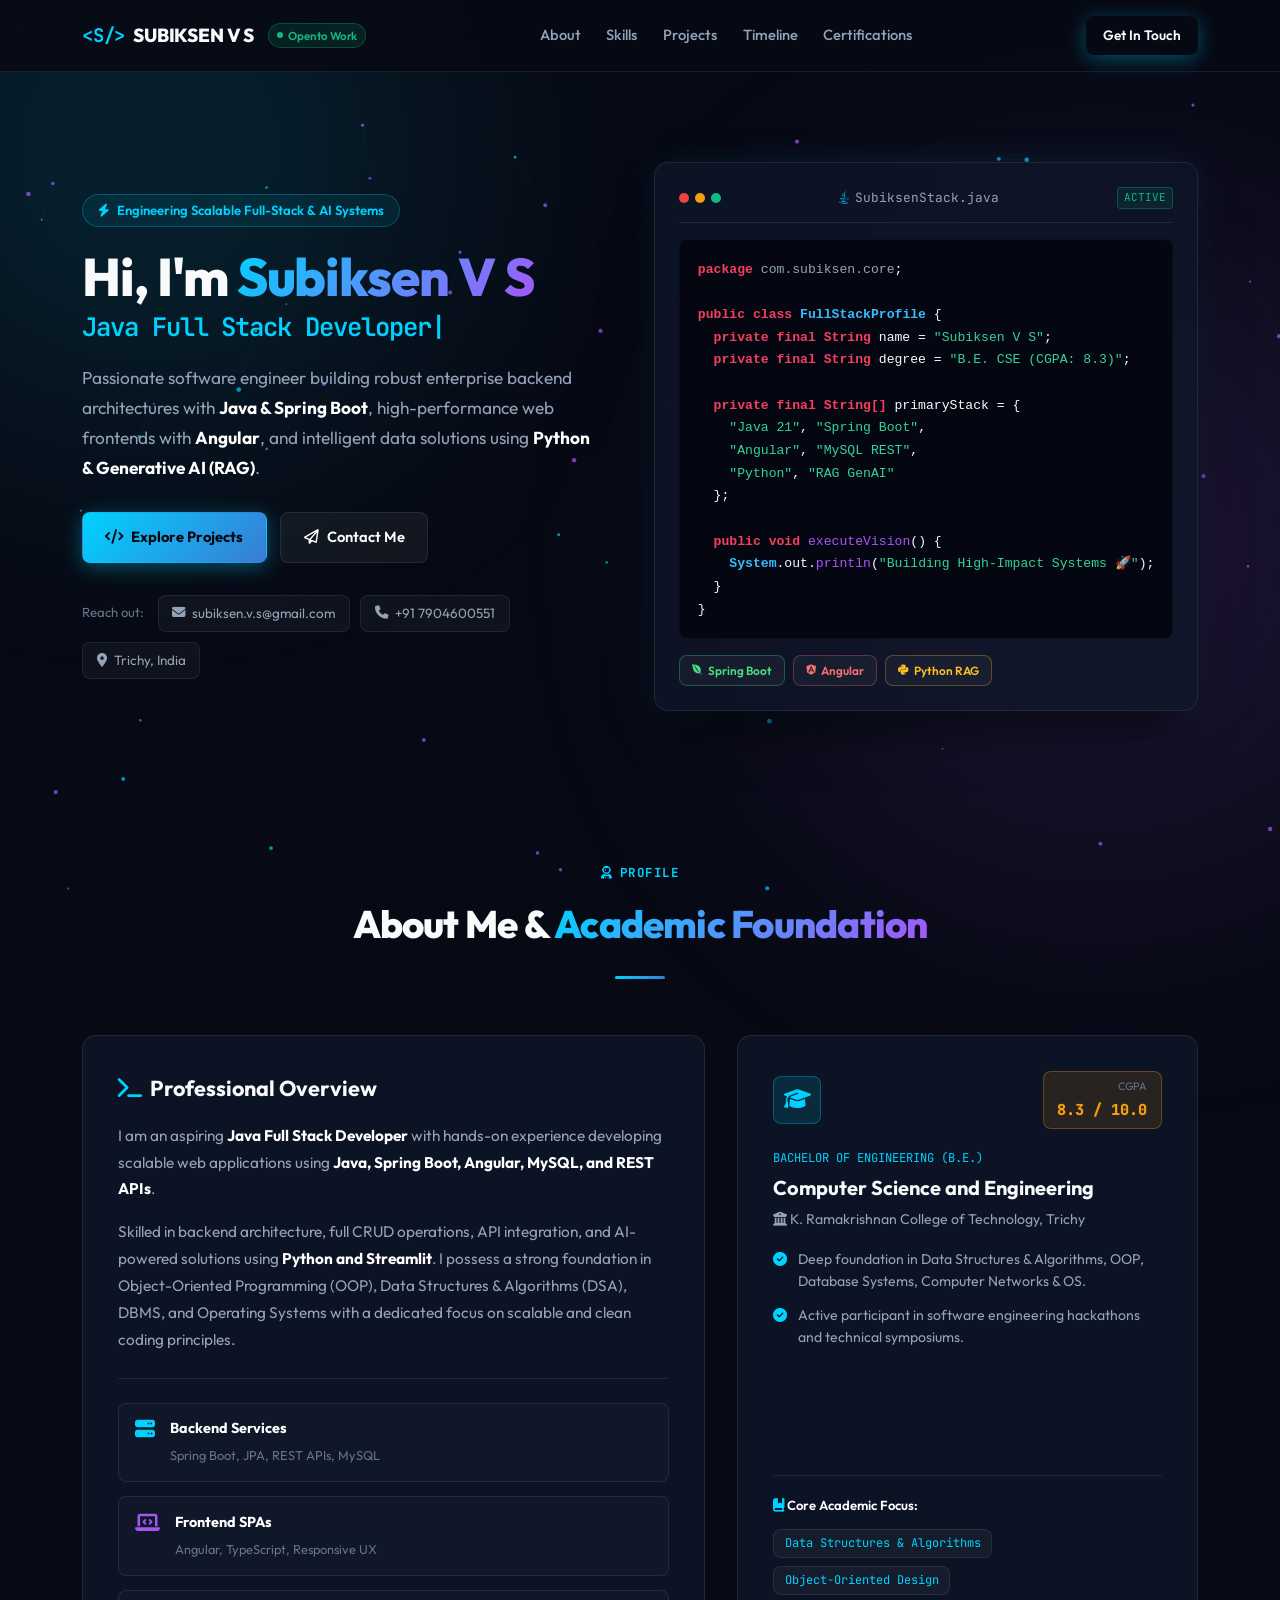
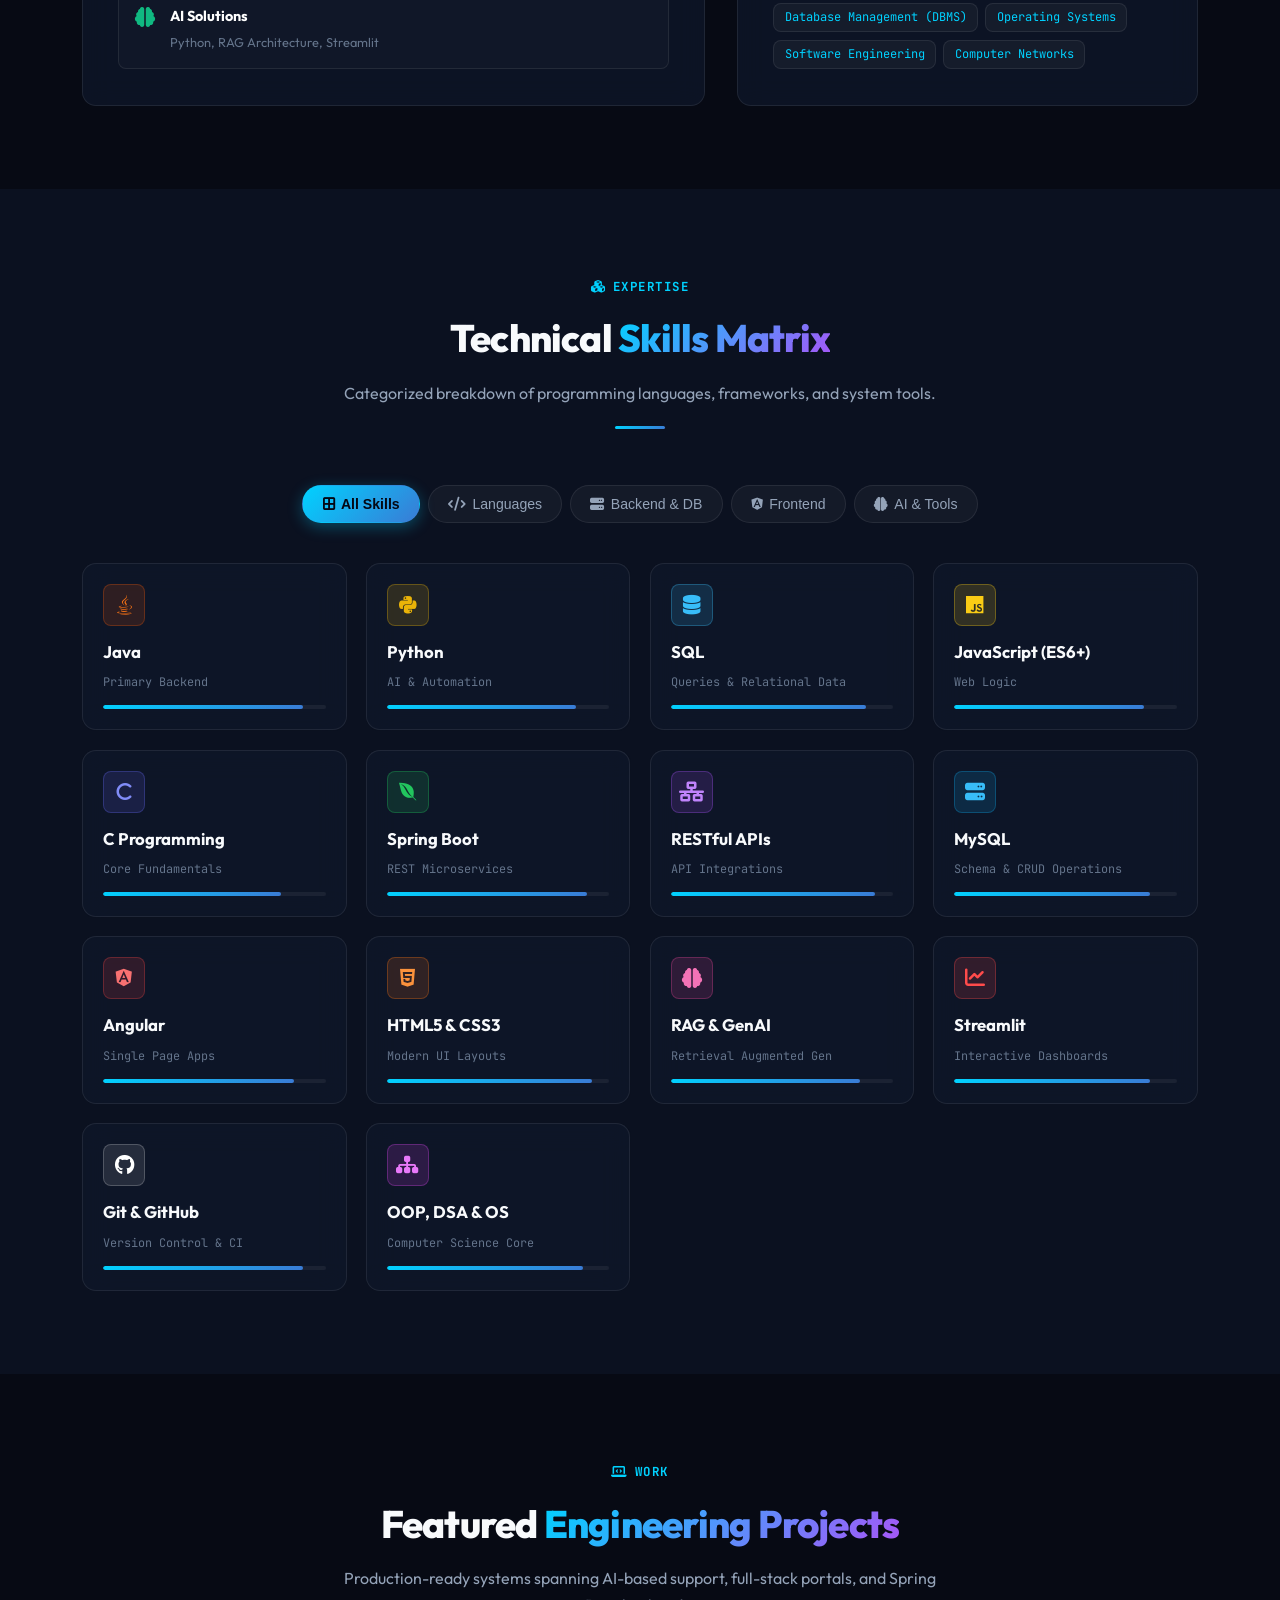
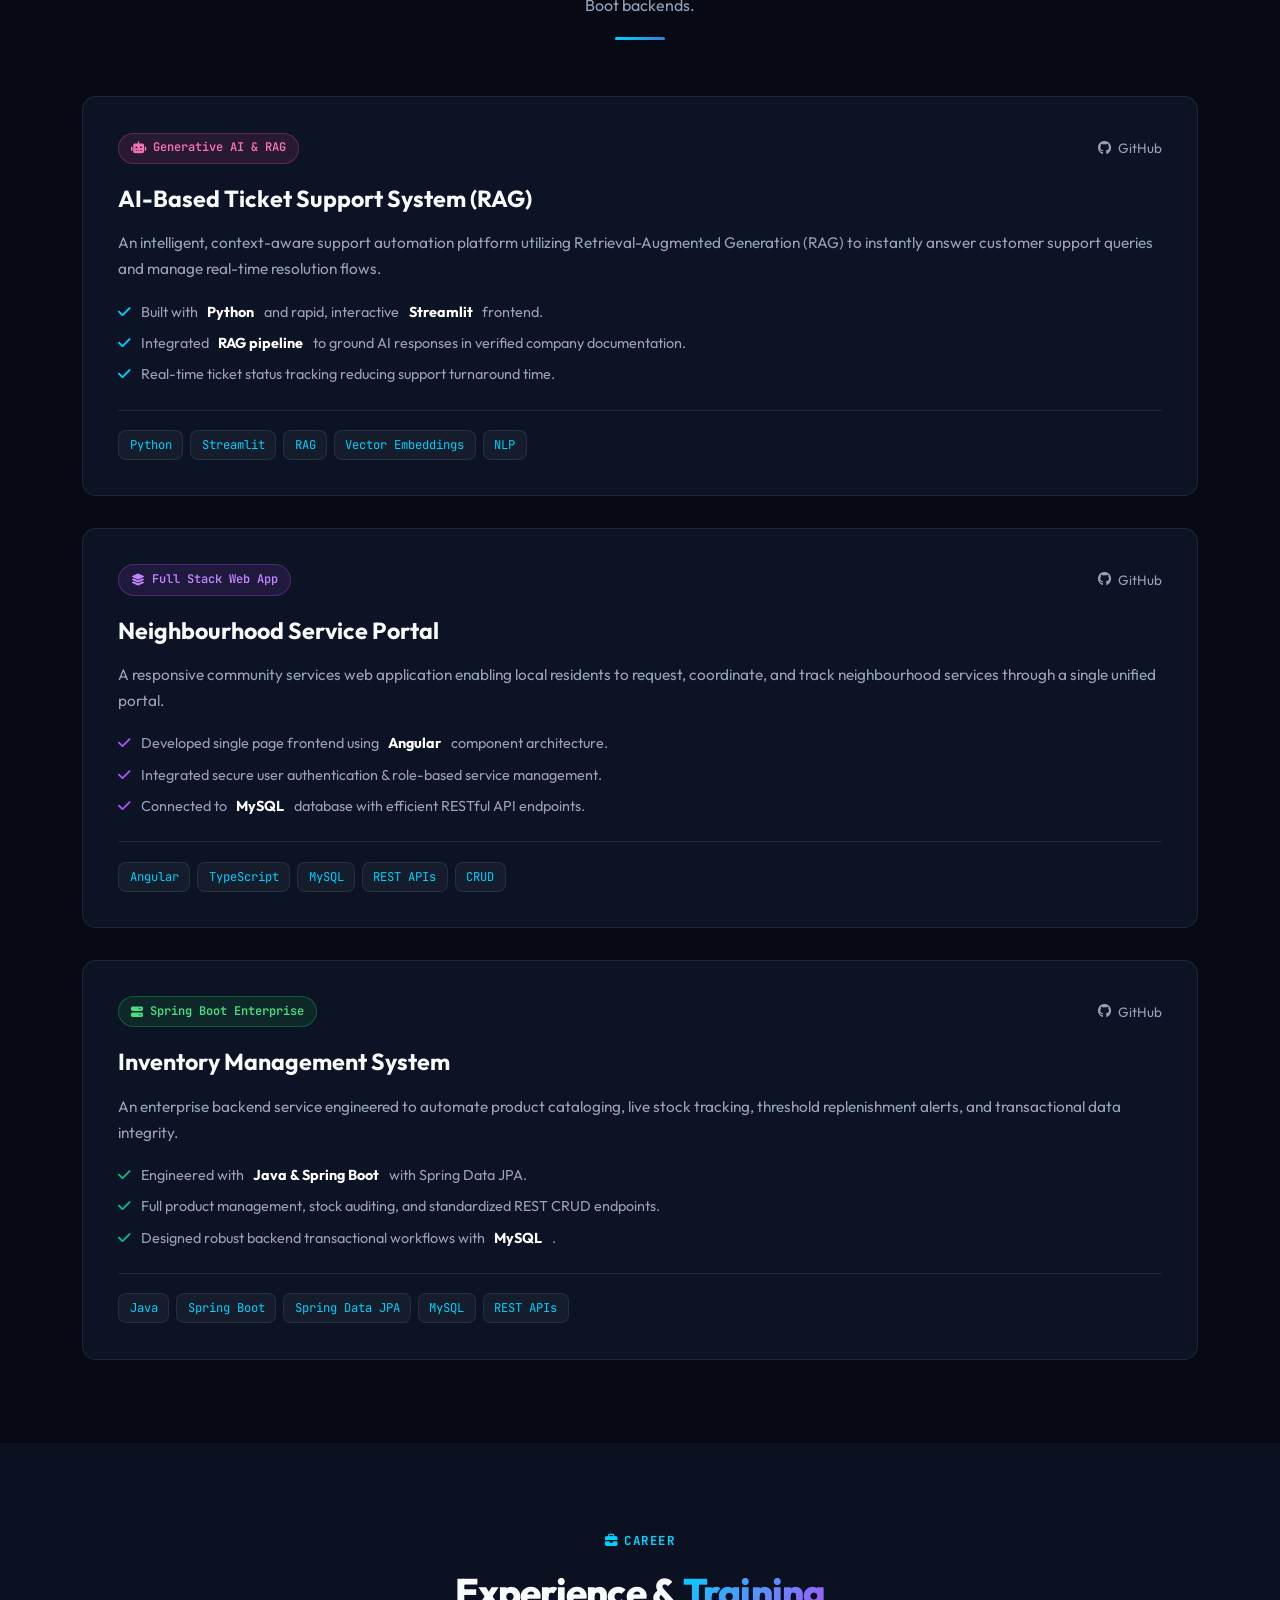
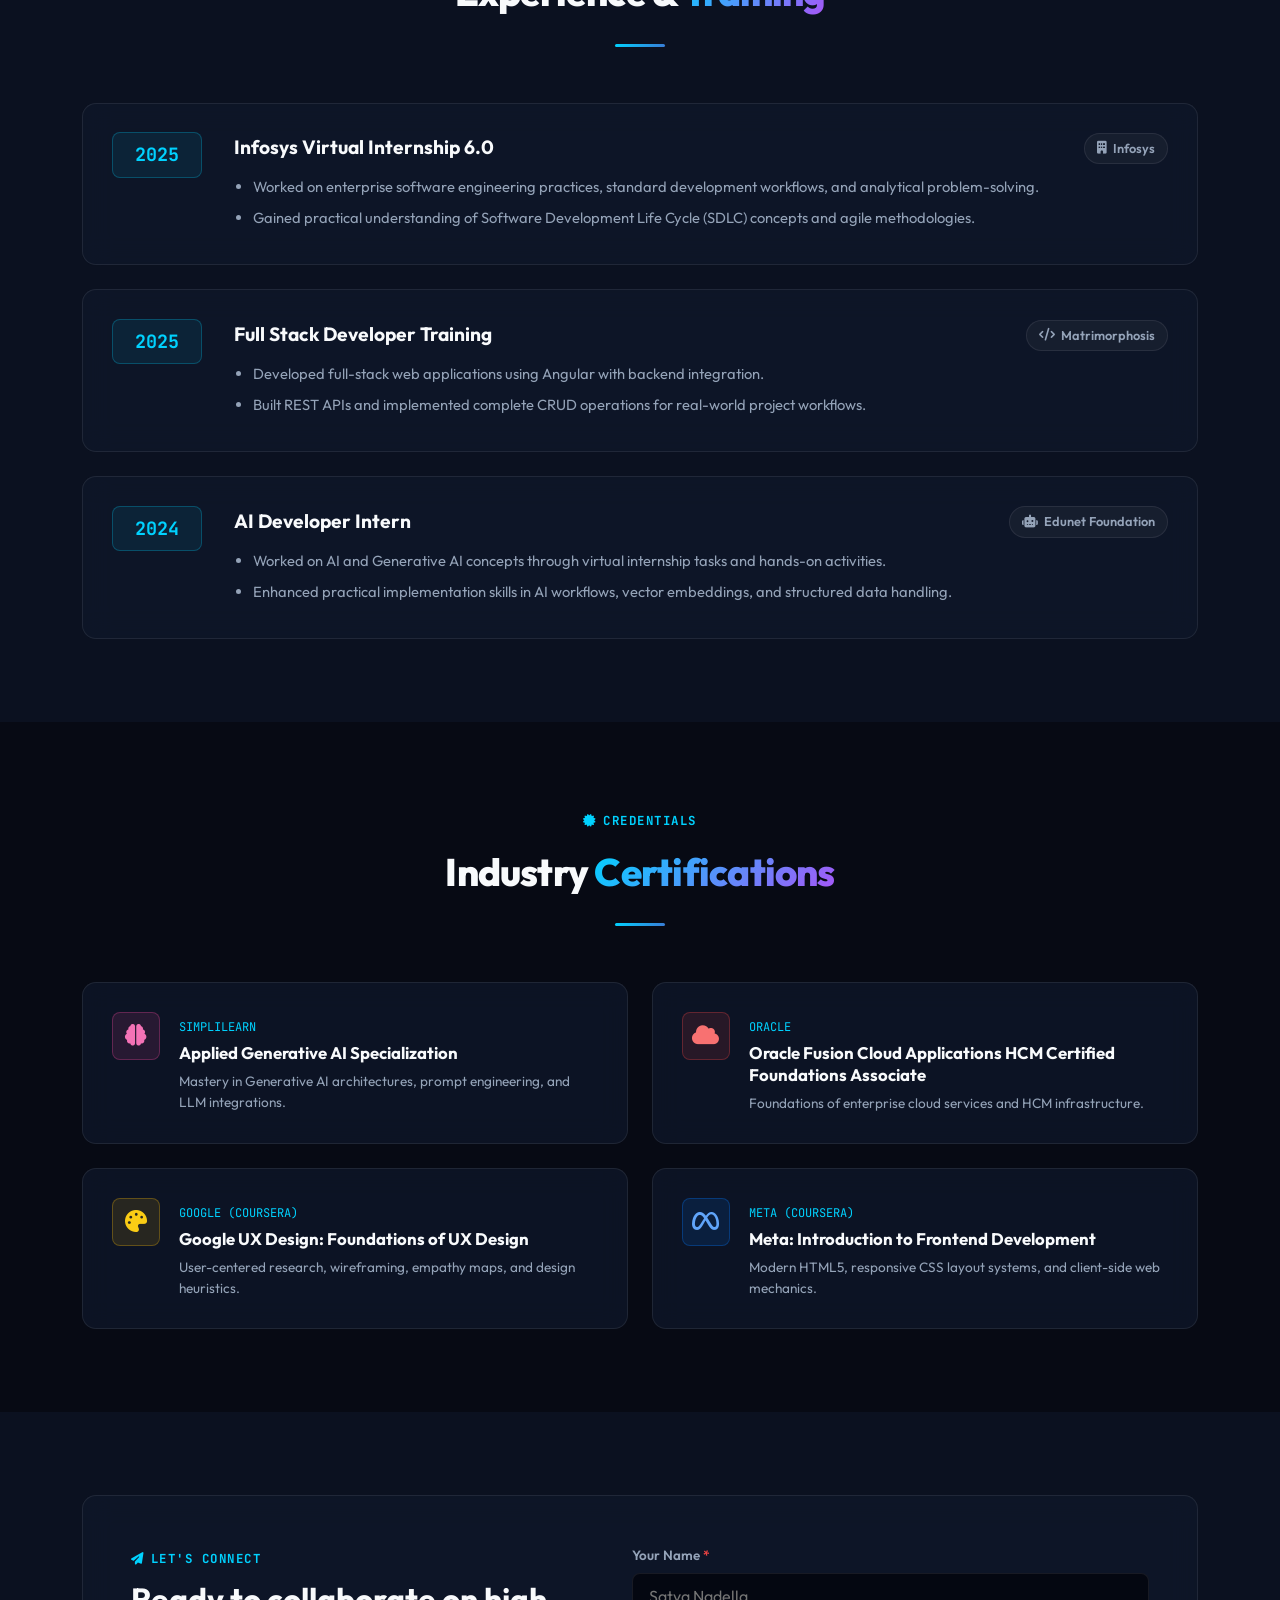
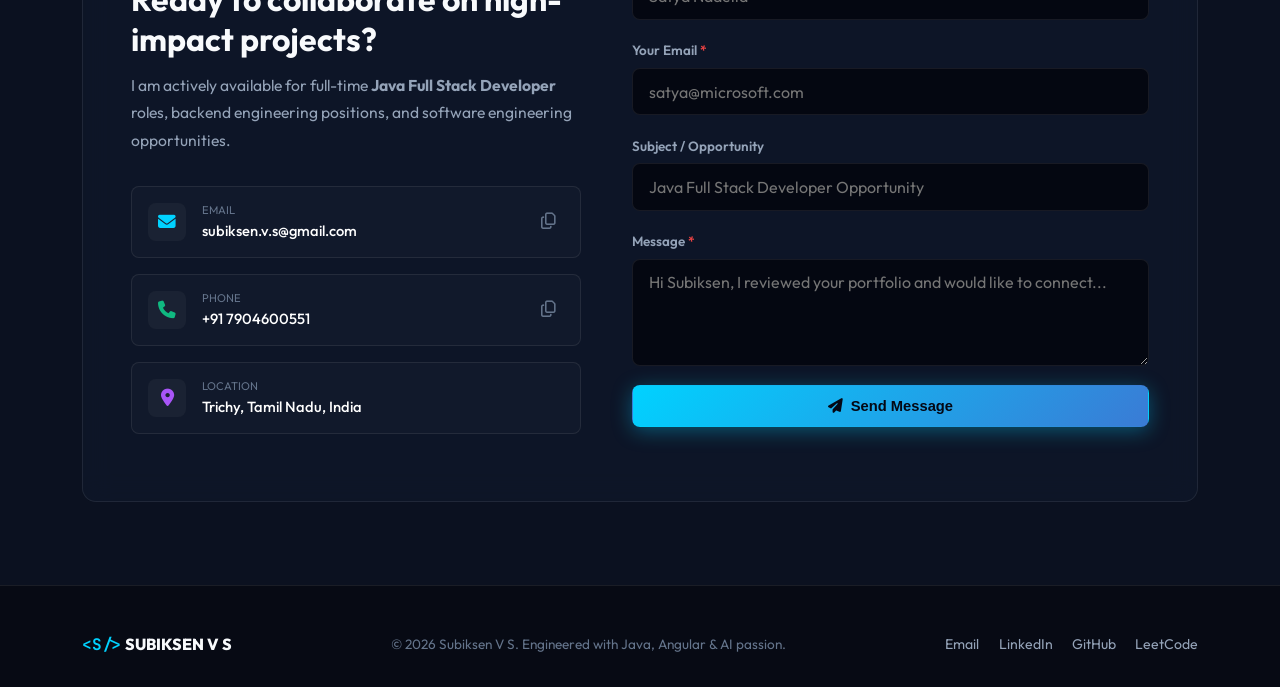
==== commit 9342120b: "feat: make portfolio fully responsive across all screen sizes with mobile drawer and scrollspy" ====
--- a/index.html
+++ b/index.html
@@ -18,6 +18,9 @@
 </head>
 <body>
 
+  <!-- Reading Progress Bar -->
+  <div class="scroll-progress-bar" id="scrollProgressBar"></div>
+
   <!-- Dynamic Interactive Particle Background Canvas -->
   <canvas id="particleCanvas"></canvas>
   <div class="bg-gradient-glow glow-1"></div>
@@ -29,15 +32,25 @@
       <a href="#hero" class="brand">
         <span class="brand-code">&lt;S/&gt;</span>
         <span class="brand-name">SUBIKSEN V S</span>
-        <span class="brand-badge"><span class="badge-dot"></span>Open to Work</span>
+        <span class="brand-badge"><span class="badge-dot"></span><span class="badge-text">Open to Work</span></span>
       </a>
 
-      <nav class="nav-menu">
+      <!-- Mobile Hamburger Toggle -->
+      <button class="mobile-toggle" id="mobileToggle" aria-label="Toggle navigation menu" aria-expanded="false">
+        <span class="bar bar-1"></span>
+        <span class="bar bar-2"></span>
+        <span class="bar bar-3"></span>
+      </button>
+
+      <nav class="nav-menu" id="navMenu">
         <a href="#about" class="nav-item">About</a>
         <a href="#skills" class="nav-item">Skills</a>
         <a href="#projects" class="nav-item">Projects</a>
         <a href="#experience" class="nav-item">Timeline</a>
         <a href="#certifications" class="nav-item">Certifications</a>
+        <div class="mobile-nav-action">
+          <a href="#contact" class="btn btn-sm btn-primary btn-glow btn-block">Get In Touch</a>
+        </div>
       </nav>
 
       <div class="nav-actions">
@@ -45,6 +58,9 @@
       </div>
     </div>
   </header>
+
+  <!-- Mobile Menu Backdrop Overlay -->
+  <div class="nav-overlay" id="navOverlay"></div>
 
   <main>
     <!-- HERO SECTION -->
@@ -662,6 +678,11 @@
     </div>
   </footer>
 
+  <!-- Back to Top Button -->
+  <button class="back-to-top" id="backToTop" aria-label="Back to top" title="Back to top">
+    <i class="fa-solid fa-arrow-up"></i>
+  </button>
+
   <!-- Toast Notification Container -->
   <div id="toast" class="toast-box"></div>
 
--- a/css/styles.css
+++ b/css/styles.css
@@ -1,6 +1,7 @@
 /* ==========================================================================
-   SUBIKSEN V S - BALANCED MODERN DEVELOPER PORTFOLIO
+   SUBIKSEN V S - MODERN RESPONSIVE DEVELOPER PORTFOLIO
    Design System: Neo-Glassmorphic Dark UI / Dynamic Interactive Accents
+   Fully Responsive for All Screen Sizes (Mobile, Tablet, Laptop, Desktop, 4K)
    ========================================================================== */
 
 :root {
@@ -51,6 +52,8 @@
 html {
   scroll-behavior: smooth;
   font-size: 16px;
+  text-size-adjust: 100%;
+  -webkit-text-size-adjust: 100%;
 }
 
 body {
@@ -59,9 +62,18 @@
   font-family: var(--font-sans);
   line-height: 1.65;
   -webkit-font-smoothing: antialiased;
+  -moz-osx-font-smoothing: grayscale;
   overflow-x: hidden;
   position: relative;
   min-height: 100vh;
+  width: 100%;
+}
+
+/* Global Responsive Images & Media */
+img, svg, video, canvas {
+  max-width: 100%;
+  height: auto;
+  display: block;
 }
 
 a {
@@ -70,11 +82,25 @@
   transition: all var(--transition);
 }
 
+/* Scroll Progress Bar */
+.scroll-progress-bar {
+  position: fixed;
+  top: 0;
+  left: 0;
+  height: 3px;
+  width: 0%;
+  background: var(--grad-neon);
+  z-index: 10001;
+  transition: width 0.1s linear;
+  box-shadow: 0 0 10px rgba(0, 210, 255, 0.7);
+}
+
+/* Main Container System */
 .container {
   width: 100%;
-  max-width: 1140px;
+  max-width: 1180px;
   margin: 0 auto;
-  padding: 0 1.5rem;
+  padding: 0 clamp(1rem, 3.5vw, 2rem);
 }
 
 /* --------------------------------------------------------------------------
@@ -94,22 +120,22 @@
   position: fixed;
   border-radius: 50%;
   filter: blur(140px);
-  opacity: 0.18;
+  opacity: 0.16;
   pointer-events: none;
   z-index: 0;
 }
 
 .glow-1 {
-  width: 500px;
-  height: 500px;
+  width: min(500px, 80vw);
+  height: min(500px, 80vw);
   background: var(--accent-cyan);
   top: -100px;
   left: -100px;
 }
 
 .glow-2 {
-  width: 600px;
-  height: 600px;
+  width: min(600px, 90vw);
+  height: min(600px, 90vw);
   background: var(--accent-purple);
   bottom: 50px;
   right: -120px;
@@ -143,16 +169,24 @@
 .text-emerald { color: var(--accent-emerald) !important; }
 
 /* --------------------------------------------------------------------------
-   NAVBAR
+   NAVBAR & RESPONSIVE HEADER
    -------------------------------------------------------------------------- */
 .navbar {
   position: sticky;
   top: 0;
   z-index: 999;
-  background: rgba(7, 10, 20, 0.85);
+  background: rgba(7, 10, 20, 0.88);
   backdrop-filter: blur(18px);
+  -webkit-backdrop-filter: blur(18px);
   border-bottom: 1px solid var(--border);
   height: 72px;
+  transition: all var(--transition);
+}
+
+.navbar.scrolled {
+  background: rgba(7, 10, 20, 0.95);
+  box-shadow: 0 10px 30px rgba(0, 0, 0, 0.5);
+  height: 64px;
 }
 
 .nav-container {
@@ -165,16 +199,21 @@
 .brand {
   display: flex;
   align-items: center;
-  gap: 0.6rem;
+  gap: 0.5rem;
   font-weight: 800;
-  font-size: 1.15rem;
+  font-size: clamp(1.05rem, 2.5vw, 1.18rem);
   letter-spacing: -0.01em;
+  white-space: nowrap;
 }
 
 .brand-code {
   color: var(--accent-cyan);
   font-family: var(--font-mono);
   font-weight: 700;
+}
+
+.brand-name {
+  font-weight: 800;
 }
 
 .brand-badge {
@@ -188,7 +227,7 @@
   border: 1px solid rgba(16, 185, 129, 0.3);
   padding: 2px 8px;
   border-radius: var(--radius-full);
-  margin-left: 0.6rem;
+  margin-left: 0.4rem;
 }
 
 .badge-dot {
@@ -197,6 +236,7 @@
   background: var(--accent-emerald);
   border-radius: 50%;
   animation: pulseDot 1.6s infinite;
+  flex-shrink: 0;
 }
 
 @keyframes pulseDot {
@@ -207,21 +247,111 @@
 .nav-menu {
   display: flex;
   align-items: center;
-  gap: 1.8rem;
+  gap: clamp(1rem, 2vw, 1.8rem);
 }
 
 .nav-item {
   font-size: 0.92rem;
   font-weight: 500;
   color: var(--text-muted);
-}
-
-.nav-item:hover {
+  position: relative;
+  padding: 0.3rem 0;
+}
+
+.nav-item::after {
+  content: '';
+  position: absolute;
+  bottom: 0;
+  left: 0;
+  width: 0%;
+  height: 2px;
+  background: var(--accent-cyan);
+  transition: width var(--transition);
+}
+
+.nav-item:hover,
+.nav-item.active {
   color: #fff;
 }
 
+.nav-item:hover::after,
+.nav-item.active::after {
+  width: 100%;
+}
+
+.mobile-nav-action {
+  display: none;
+}
+
+/* Mobile Hamburger Toggle Button */
+.mobile-toggle {
+  display: none;
+  flex-direction: column;
+  justify-content: center;
+  align-items: center;
+  gap: 5px;
+  width: 42px;
+  height: 42px;
+  background: rgba(255, 255, 255, 0.04);
+  border: 1px solid var(--border);
+  border-radius: var(--radius-sm);
+  cursor: pointer;
+  z-index: 1001;
+  padding: 0;
+  transition: all var(--transition);
+}
+
+.mobile-toggle .bar {
+  width: 22px;
+  height: 2px;
+  background-color: var(--text-main);
+  border-radius: 2px;
+  transition: all 0.3s ease;
+}
+
+.mobile-toggle:hover {
+  background: rgba(255, 255, 255, 0.08);
+  border-color: var(--accent-cyan);
+}
+
+.mobile-toggle.active .bar-1 {
+  transform: translateY(7px) rotate(45deg);
+  background-color: var(--accent-cyan);
+}
+
+.mobile-toggle.active .bar-2 {
+  opacity: 0;
+  transform: scaleX(0);
+}
+
+.mobile-toggle.active .bar-3 {
+  transform: translateY(-7px) rotate(-45deg);
+  background-color: var(--accent-cyan);
+}
+
+/* Nav Backdrop Overlay */
+.nav-overlay {
+  position: fixed;
+  top: 0;
+  left: 0;
+  width: 100%;
+  height: 100%;
+  background: rgba(4, 7, 17, 0.7);
+  backdrop-filter: blur(4px);
+  -webkit-backdrop-filter: blur(4px);
+  z-index: 998;
+  opacity: 0;
+  visibility: hidden;
+  transition: all 0.3s ease;
+}
+
+.nav-overlay.active {
+  opacity: 1;
+  visibility: visible;
+}
+
 /* --------------------------------------------------------------------------
-   BUTTONS
+   BUTTONS & ACTIONS
    -------------------------------------------------------------------------- */
 .btn {
   display: inline-flex;
@@ -235,6 +365,8 @@
   cursor: pointer;
   border: 1px solid transparent;
   transition: all var(--transition);
+  white-space: nowrap;
+  text-align: center;
 }
 
 .btn-primary {
@@ -292,7 +424,7 @@
    HERO SECTION
    -------------------------------------------------------------------------- */
 .hero-section {
-  padding: 5rem 0 4rem;
+  padding: clamp(3.5rem, 7vw, 6rem) 0 clamp(2.5rem, 5vw, 4.5rem);
   position: relative;
   z-index: 1;
 }
@@ -300,8 +432,13 @@
 .hero-grid {
   display: grid;
   grid-template-columns: 1.15fr 0.85fr;
-  gap: 3rem;
-  align-items: center;
+  gap: clamp(2rem, 4vw, 3.5rem);
+  align-items: center;
+}
+
+.hero-text-content {
+  display: flex;
+  flex-direction: column;
 }
 
 .hero-chip {
@@ -311,28 +448,33 @@
   background: rgba(0, 210, 255, 0.08);
   border: 1px solid rgba(0, 210, 255, 0.25);
   color: var(--accent-cyan);
-  font-size: 0.82rem;
+  font-size: clamp(0.75rem, 2vw, 0.82rem);
   font-weight: 600;
   padding: 0.4rem 0.95rem;
   border-radius: var(--radius-full);
-  margin-bottom: 1.4rem;
+  margin-bottom: 1.25rem;
+  width: fit-content;
+  max-width: 100%;
+  line-height: 1.4;
 }
 
 .hero-title {
-  font-size: 3.2rem;
+  font-size: clamp(2.1rem, 5.5vw, 3.3rem);
   font-weight: 800;
   line-height: 1.15;
   letter-spacing: -0.02em;
   margin-bottom: 1.25rem;
+  word-wrap: break-word;
 }
 
 .typewriter-wrap {
   font-family: var(--font-mono);
-  font-size: 1.6rem;
+  font-size: clamp(1.15rem, 3.6vw, 1.6rem);
   color: var(--accent-cyan);
   font-weight: 600;
   display: block;
-  margin-top: 0.3rem;
+  margin-top: 0.35rem;
+  word-break: break-word;
 }
 
 .cursor-blink {
@@ -346,7 +488,7 @@
 
 .hero-desc {
   color: var(--text-muted);
-  font-size: 1.08rem;
+  font-size: clamp(0.95rem, 2vw, 1.08rem);
   line-height: 1.75;
   margin-bottom: 1.8rem;
   max-width: 580px;
@@ -356,33 +498,6 @@
   color: #fff;
 }
 
-.hero-highlights {
-  display: flex;
-  gap: 1.2rem;
-  margin-bottom: 2rem;
-}
-
-.highlight-pill {
-  background: rgba(255, 255, 255, 0.03);
-  border: 1px solid var(--border);
-  padding: 0.6rem 1.1rem;
-  border-radius: var(--radius-sm);
-  display: flex;
-  flex-direction: column;
-}
-
-.hl-value {
-  font-size: 1.35rem;
-  font-weight: 800;
-  color: var(--accent-cyan);
-}
-
-.hl-label {
-  font-size: 0.72rem;
-  color: var(--text-faint);
-  text-transform: uppercase;
-}
-
 .hero-cta-row {
   display: flex;
   flex-wrap: wrap;
@@ -395,24 +510,27 @@
   display: flex;
   flex-wrap: wrap;
   align-items: center;
-  gap: 0.75rem;
+  gap: 0.65rem;
 }
 
 .soc-label {
   font-size: 0.82rem;
   color: var(--text-faint);
+  margin-right: 0.2rem;
 }
 
 .soc-chip {
   display: inline-flex;
   align-items: center;
-  gap: 0.4rem;
+  gap: 0.45rem;
   background: rgba(255, 255, 255, 0.04);
   border: 1px solid var(--border);
-  padding: 0.35rem 0.85rem;
+  padding: 0.4rem 0.85rem;
   border-radius: var(--radius-sm);
-  font-size: 0.82rem;
-  color: var(--text-muted);
+  font-size: clamp(0.78rem, 1.8vw, 0.84rem);
+  color: var(--text-muted);
+  max-width: 100%;
+  word-break: break-word;
 }
 
 .soc-chip:hover {
@@ -424,13 +542,15 @@
 /* 3D Code Window Card */
 .hero-card-container {
   perspective: 1000px;
+  width: 100%;
 }
 
 .interactive-code-card {
-  padding: 1.5rem;
+  padding: clamp(1rem, 2.5vw, 1.5rem);
   position: relative;
   box-shadow: 0 25px 50px -15px rgba(0, 0, 0, 0.8), 0 0 30px rgba(0, 210, 255, 0.1);
   transform-style: preserve-3d;
+  width: 100%;
 }
 
 .code-card-header {
@@ -440,11 +560,13 @@
   padding-bottom: 0.85rem;
   border-bottom: 1px solid var(--border);
   margin-bottom: 1rem;
+  gap: 0.5rem;
 }
 
 .window-btns {
   display: flex;
   gap: 6px;
+  flex-shrink: 0;
 }
 
 .w-btn {
@@ -458,11 +580,14 @@
 
 .card-tab-title {
   font-family: var(--font-mono);
-  font-size: 0.78rem;
+  font-size: clamp(0.72rem, 1.8vw, 0.8rem);
   color: var(--text-muted);
   display: flex;
   align-items: center;
   gap: 0.4rem;
+  overflow: hidden;
+  text-overflow: ellipsis;
+  white-space: nowrap;
 }
 
 .active-status-tag {
@@ -473,17 +598,19 @@
   border: 1px solid rgba(16, 185, 129, 0.3);
   padding: 1px 6px;
   border-radius: 4px;
+  flex-shrink: 0;
 }
 
 .code-editor-body {
   font-family: var(--font-mono);
-  font-size: 0.82rem;
+  font-size: clamp(0.72rem, 1.8vw, 0.82rem);
   line-height: 1.65;
   background: #040711;
-  padding: 1.1rem;
+  padding: clamp(0.75rem, 2vw, 1.1rem);
   border-radius: var(--radius-sm);
   border: 1px solid rgba(255, 255, 255, 0.03);
   overflow-x: auto;
+  -webkit-overflow-scrolling: touch;
 }
 
 .kw { color: #f43f5e; font-weight: 600; }
@@ -494,6 +621,7 @@
 
 .card-floating-tags {
   display: flex;
+  flex-wrap: wrap;
   gap: 0.5rem;
   margin-top: 1rem;
 }
@@ -515,10 +643,10 @@
 .tag-python { color: #fbbf24; border-color: rgba(251, 191, 36, 0.3); }
 
 /* --------------------------------------------------------------------------
-   SECTION HEADERS
+   SECTION HEADERS & SYSTEM
    -------------------------------------------------------------------------- */
 .section {
-  padding: 5.5rem 0;
+  padding: clamp(3.5rem, 6.5vw, 5.5rem) 0;
   position: relative;
   z-index: 1;
 }
@@ -528,7 +656,7 @@
 }
 
 .section-header {
-  margin-bottom: 3.5rem;
+  margin-bottom: clamp(2rem, 4.5vw, 3.5rem);
   text-align: center;
 }
 
@@ -537,7 +665,7 @@
   align-items: center;
   gap: 0.4rem;
   font-family: var(--font-mono);
-  font-size: 0.78rem;
+  font-size: clamp(0.72rem, 1.8vw, 0.78rem);
   font-weight: 700;
   color: var(--accent-cyan);
   letter-spacing: 0.12em;
@@ -545,15 +673,18 @@
 }
 
 .section-title {
-  font-size: 2.4rem;
+  font-size: clamp(1.8rem, 4.5vw, 2.4rem);
   font-weight: 800;
   letter-spacing: -0.02em;
   margin-bottom: 0.6rem;
+  word-wrap: break-word;
 }
 
 .section-subtitle-text {
   color: var(--text-muted);
-  font-size: 1rem;
+  font-size: clamp(0.9rem, 2vw, 1rem);
+  max-width: 620px;
+  margin: 0 auto;
 }
 
 .section-decor {
@@ -570,15 +701,15 @@
 .about-grid {
   display: grid;
   grid-template-columns: 1.15fr 0.85fr;
-  gap: 2rem;
+  gap: clamp(1.5rem, 3vw, 2rem);
 }
 
 .about-card {
-  padding: 2.2rem;
+  padding: clamp(1.25rem, 3vw, 2.2rem);
 }
 
 .about-card h3 {
-  font-size: 1.35rem;
+  font-size: clamp(1.18rem, 2.5vw, 1.35rem);
   margin-bottom: 1rem;
   display: flex;
   align-items: center;
@@ -587,7 +718,7 @@
 
 .about-card p {
   color: var(--text-muted);
-  font-size: 0.96rem;
+  font-size: clamp(0.9rem, 1.8vw, 0.96rem);
   line-height: 1.75;
   margin-bottom: 1rem;
 }
@@ -607,31 +738,34 @@
 
 .pillar-box {
   display: flex;
-  align-items: center;
+  align-items: flex-start;
   gap: 0.9rem;
   background: rgba(255, 255, 255, 0.02);
   border: 1px solid var(--border);
-  padding: 0.75rem 1rem;
+  padding: 0.85rem 1rem;
   border-radius: var(--radius-sm);
 }
 
 .pillar-box i {
-  font-size: 1.2rem;
+  font-size: 1.25rem;
+  margin-top: 2px;
+  flex-shrink: 0;
 }
 
 .pillar-box strong {
   display: block;
-  font-size: 0.88rem;
+  font-size: 0.9rem;
 }
 
 .pillar-box span {
-  font-size: 0.78rem;
+  font-size: 0.8rem;
   color: var(--text-faint);
+  line-height: 1.4;
 }
 
 /* Education Card */
 .edu-card {
-  padding: 2.2rem;
+  padding: clamp(1.25rem, 3vw, 2.2rem);
   display: flex;
   flex-direction: column;
 }
@@ -641,27 +775,31 @@
   align-items: center;
   justify-content: space-between;
   margin-bottom: 1.2rem;
+  gap: 0.8rem;
+  flex-wrap: wrap;
 }
 
 .edu-icon {
-  width: 50px;
-  height: 50px;
+  width: 48px;
+  height: 48px;
   border-radius: var(--radius-sm);
   background: rgba(0, 210, 255, 0.12);
   border: 1px solid rgba(0, 210, 255, 0.3);
   display: flex;
   align-items: center;
   justify-content: center;
-  font-size: 1.4rem;
+  font-size: 1.35rem;
   color: var(--accent-cyan);
+  flex-shrink: 0;
 }
 
 .edu-score {
   background: rgba(245, 158, 11, 0.12);
   border: 1px solid rgba(245, 158, 11, 0.3);
-  padding: 0.4rem 0.9rem;
+  padding: 0.35rem 0.85rem;
   border-radius: var(--radius-sm);
   text-align: right;
+  flex-shrink: 0;
 }
 
 .score-label {
@@ -675,44 +813,84 @@
   font-family: var(--font-mono);
   font-weight: 800;
   color: var(--accent-amber);
-  font-size: 1rem;
+  font-size: 0.95rem;
 }
 
 .edu-degree-type {
   font-family: var(--font-mono);
-  font-size: 0.78rem;
+  font-size: 0.76rem;
   color: var(--accent-cyan);
   text-transform: uppercase;
   margin-bottom: 0.2rem;
 }
 
 .edu-card h3 {
-  font-size: 1.25rem;
+  font-size: clamp(1.15rem, 2.5vw, 1.25rem);
   margin-bottom: 0.3rem;
 }
 
 .edu-college {
   color: var(--text-muted);
-  font-size: 0.9rem;
-  margin-bottom: 1.5rem;
+  font-size: 0.88rem;
+  margin-bottom: 1.2rem;
+  line-height: 1.5;
 }
 
 .edu-details-list {
   display: flex;
   flex-direction: column;
-  gap: 0.85rem;
+  gap: 0.8rem;
+  margin-bottom: 1.4rem;
 }
 
 .detail-item {
   display: flex;
   gap: 0.65rem;
-  font-size: 0.88rem;
-  color: var(--text-muted);
-  line-height: 1.6;
+  font-size: clamp(0.84rem, 1.8vw, 0.88rem);
+  color: var(--text-muted);
+  line-height: 1.55;
 }
 
 .detail-item i {
   margin-top: 3px;
+  flex-shrink: 0;
+}
+
+.edu-coursework-box {
+  margin-top: auto;
+  padding-top: 1.2rem;
+  border-top: 1px solid var(--border);
+}
+
+.coursework-label {
+  display: block;
+  font-size: 0.82rem;
+  font-weight: 600;
+  color: #fff;
+  margin-bottom: 0.75rem;
+}
+
+.coursework-tags {
+  display: flex;
+  flex-wrap: wrap;
+  gap: 0.45rem;
+}
+
+.c-tag {
+  font-size: 0.75rem;
+  font-family: var(--font-mono);
+  background: rgba(255, 255, 255, 0.04);
+  border: 1px solid var(--border);
+  color: var(--accent-cyan);
+  padding: 0.25rem 0.65rem;
+  border-radius: var(--radius-sm);
+  transition: all var(--transition);
+}
+
+.c-tag:hover {
+  background: rgba(0, 210, 255, 0.1);
+  border-color: var(--accent-cyan);
+  color: #fff;
 }
 
 /* --------------------------------------------------------------------------
@@ -722,23 +900,24 @@
   display: flex;
   justify-content: center;
   flex-wrap: wrap;
-  gap: 0.6rem;
-  margin-bottom: 2.5rem;
+  gap: 0.5rem;
+  margin-bottom: clamp(1.8rem, 3.5vw, 2.5rem);
 }
 
 .skill-tab {
   background: rgba(255, 255, 255, 0.04);
   border: 1px solid var(--border);
   color: var(--text-muted);
-  padding: 0.55rem 1.2rem;
+  padding: 0.5rem clamp(0.85rem, 2vw, 1.2rem);
   border-radius: var(--radius-full);
-  font-size: 0.88rem;
+  font-size: clamp(0.8rem, 1.8vw, 0.88rem);
   font-weight: 500;
   cursor: pointer;
   display: inline-flex;
   align-items: center;
   gap: 0.4rem;
   transition: all var(--transition);
+  min-height: 38px;
 }
 
 .skill-tab:hover {
@@ -756,12 +935,12 @@
 
 .skills-grid-container {
   display: grid;
-  grid-template-columns: repeat(auto-fill, minmax(260px, 1fr));
-  gap: 1.2rem;
+  grid-template-columns: repeat(auto-fill, minmax(min(100%, 250px), 1fr));
+  gap: clamp(0.85rem, 2vw, 1.2rem);
 }
 
 .skill-item {
-  padding: 1.25rem;
+  padding: clamp(1rem, 2vw, 1.25rem);
   display: flex;
   flex-direction: column;
   gap: 0.75rem;
@@ -779,6 +958,7 @@
   align-items: center;
   justify-content: center;
   font-size: 1.25rem;
+  flex-shrink: 0;
 }
 
 .icon-java { background: rgba(234, 88, 12, 0.15); color: #f97316; border: 1px solid rgba(234, 88, 12, 0.3); }
@@ -827,11 +1007,11 @@
 .projects-grid {
   display: grid;
   grid-template-columns: 1fr;
-  gap: 2rem;
+  gap: clamp(1.25rem, 3vw, 2rem);
 }
 
 .project-card {
-  padding: 2.2rem;
+  padding: clamp(1.25rem, 3vw, 2.2rem);
 }
 
 .project-header-bar {
@@ -839,6 +1019,8 @@
   align-items: center;
   justify-content: space-between;
   margin-bottom: 1rem;
+  flex-wrap: wrap;
+  gap: 0.6rem;
 }
 
 .p-badge {
@@ -869,13 +1051,13 @@
 }
 
 .project-title {
-  font-size: 1.45rem;
+  font-size: clamp(1.2rem, 3vw, 1.45rem);
   margin-bottom: 0.75rem;
 }
 
 .project-summary {
   color: var(--text-muted);
-  font-size: 0.96rem;
+  font-size: clamp(0.9rem, 1.8vw, 0.96rem);
   line-height: 1.7;
   margin-bottom: 1.2rem;
 }
@@ -888,7 +1070,7 @@
 }
 
 .feat-item {
-  font-size: 0.9rem;
+  font-size: clamp(0.85rem, 1.8vw, 0.9rem);
   color: var(--text-muted);
   display: flex;
   gap: 0.6rem;
@@ -901,6 +1083,7 @@
 
 .feat-item i {
   margin-top: 3px;
+  flex-shrink: 0;
 }
 
 .project-tech-pills {
@@ -927,14 +1110,14 @@
 .timeline-wrapper {
   display: flex;
   flex-direction: column;
-  gap: 1.5rem;
+  gap: clamp(1rem, 2.5vw, 1.5rem);
 }
 
 .timeline-card {
-  padding: 1.8rem;
+  padding: clamp(1.25rem, 3vw, 1.8rem);
   display: grid;
   grid-template-columns: 90px 1fr;
-  gap: 2rem;
+  gap: clamp(1rem, 3vw, 2rem);
   align-items: start;
 }
 
@@ -955,10 +1138,12 @@
   align-items: center;
   justify-content: space-between;
   margin-bottom: 0.65rem;
+  flex-wrap: wrap;
+  gap: 0.5rem;
 }
 
 .t-title-row h3 {
-  font-size: 1.2rem;
+  font-size: clamp(1.05rem, 2.5vw, 1.2rem);
 }
 
 .t-company {
@@ -977,7 +1162,7 @@
 .t-list {
   padding-left: 1.2rem;
   color: var(--text-muted);
-  font-size: 0.92rem;
+  font-size: clamp(0.85rem, 1.8vw, 0.92rem);
   line-height: 1.7;
 }
 
@@ -991,24 +1176,24 @@
 .certifications-grid {
   display: grid;
   grid-template-columns: repeat(2, 1fr);
-  gap: 1.5rem;
+  gap: clamp(1rem, 2.5vw, 1.5rem);
 }
 
 .cert-card {
-  padding: 1.8rem;
-  display: flex;
-  gap: 1.2rem;
+  padding: clamp(1.25rem, 2.5vw, 1.8rem);
+  display: flex;
+  gap: clamp(0.85rem, 2vw, 1.2rem);
   align-items: flex-start;
 }
 
 .cert-icon-wrap {
-  width: 50px;
-  height: 50px;
+  width: 48px;
+  height: 48px;
   border-radius: var(--radius-sm);
   display: flex;
   align-items: center;
   justify-content: center;
-  font-size: 1.4rem;
+  font-size: 1.35rem;
   flex-shrink: 0;
 }
 
@@ -1025,7 +1210,7 @@
 }
 
 .cert-text h4 {
-  font-size: 1.05rem;
+  font-size: clamp(0.98rem, 2vw, 1.05rem);
   line-height: 1.35;
   margin: 0.2rem 0 0.4rem;
 }
@@ -1033,27 +1218,28 @@
 .cert-text p {
   font-size: 0.85rem;
   color: var(--text-muted);
+  line-height: 1.55;
 }
 
 /* --------------------------------------------------------------------------
    CONTACT
    -------------------------------------------------------------------------- */
 .contact-wrapper {
-  padding: 3rem;
+  padding: clamp(1.5rem, 4vw, 3rem);
   display: grid;
   grid-template-columns: 1fr 1.15fr;
-  gap: 3.5rem;
+  gap: clamp(2rem, 4vw, 3.5rem);
 }
 
 .contact-info-side h2 {
-  font-size: 2rem;
+  font-size: clamp(1.5rem, 3.5vw, 2rem);
   margin-bottom: 0.8rem;
   line-height: 1.25;
 }
 
 .contact-info-side p {
   color: var(--text-muted);
-  font-size: 0.98rem;
+  font-size: clamp(0.9rem, 1.8vw, 0.98rem);
   line-height: 1.75;
   margin-bottom: 2rem;
 }
@@ -1070,8 +1256,9 @@
   gap: 1rem;
   background: rgba(255, 255, 255, 0.02);
   border: 1px solid var(--border);
-  padding: 0.9rem 1.1rem;
+  padding: 0.85rem 1rem;
   border-radius: var(--radius-sm);
+  max-width: 100%;
 }
 
 .d-icon {
@@ -1083,10 +1270,12 @@
   align-items: center;
   justify-content: center;
   font-size: 1.1rem;
+  flex-shrink: 0;
 }
 
 .d-meta {
   flex: 1;
+  min-width: 0;
 }
 
 .d-meta span {
@@ -1097,9 +1286,13 @@
 }
 
 .d-meta a, .d-meta strong {
-  font-size: 0.92rem;
+  font-size: clamp(0.85rem, 1.8vw, 0.92rem);
   color: #fff;
   font-weight: 500;
+  display: block;
+  overflow: hidden;
+  text-overflow: ellipsis;
+  white-space: nowrap;
 }
 
 .d-meta a:hover {
@@ -1110,10 +1303,11 @@
   background: transparent;
   border: none;
   color: var(--text-faint);
-  font-size: 1rem;
+  font-size: 1.05rem;
   cursor: pointer;
-  padding: 6px;
+  padding: 8px;
   transition: color var(--transition);
+  flex-shrink: 0;
 }
 
 .copy-btn:hover {
@@ -1150,9 +1344,10 @@
   padding: 0.8rem 1rem;
   color: #fff;
   font-family: inherit;
-  font-size: 0.92rem;
+  font-size: 1rem; /* 16px to prevent zoom on mobile iOS */
   outline: none;
-  transition: border-color var(--transition);
+  width: 100%;
+  transition: border-color var(--transition), box-shadow var(--transition);
 }
 
 .input-field input:focus,
@@ -1171,7 +1366,7 @@
    FOOTER
    -------------------------------------------------------------------------- */
 .footer {
-  padding: 2.5rem 0;
+  padding: clamp(2rem, 4vw, 2.8rem) 0;
   border-top: 1px solid var(--border);
   background: var(--bg-dark);
 }
@@ -1180,6 +1375,8 @@
   display: flex;
   align-items: center;
   justify-content: space-between;
+  flex-wrap: wrap;
+  gap: 1.2rem;
 }
 
 .footer-brand {
@@ -1190,17 +1387,60 @@
 .footer-copy {
   font-size: 0.85rem;
   color: var(--text-faint);
+  text-align: center;
 }
 
 .footer-links {
   display: flex;
-  gap: 1.5rem;
+  flex-wrap: wrap;
+  gap: 1.2rem;
   font-size: 0.88rem;
   color: var(--text-muted);
 }
 
 .footer-links a:hover {
   color: var(--accent-cyan);
+}
+
+/* --------------------------------------------------------------------------
+   FLOATING BACK TO TOP BUTTON
+   -------------------------------------------------------------------------- */
+.back-to-top {
+  position: fixed;
+  bottom: 2rem;
+  right: 2rem;
+  width: 44px;
+  height: 44px;
+  border-radius: 50%;
+  background: rgba(15, 23, 42, 0.85);
+  backdrop-filter: blur(10px);
+  -webkit-backdrop-filter: blur(10px);
+  border: 1px solid var(--border-glow);
+  color: var(--accent-cyan);
+  font-size: 1.1rem;
+  cursor: pointer;
+  display: flex;
+  align-items: center;
+  justify-content: center;
+  z-index: 990;
+  opacity: 0;
+  visibility: hidden;
+  transform: translateY(20px);
+  transition: all var(--transition);
+  box-shadow: 0 4px 20px rgba(0, 0, 0, 0.6);
+}
+
+.back-to-top.show {
+  opacity: 1;
+  visibility: visible;
+  transform: translateY(0);
+}
+
+.back-to-top:hover {
+  background: var(--accent-cyan);
+  color: #040814;
+  transform: translateY(-3px);
+  box-shadow: 0 8px 25px rgba(0, 210, 255, 0.4);
 }
 
 /* --------------------------------------------------------------------------
@@ -1222,6 +1462,8 @@
   pointer-events: none;
   transition: all var(--transition);
   z-index: 10000;
+  max-width: 90vw;
+  text-align: center;
 }
 
 .toast-box.show {
@@ -1229,151 +1471,230 @@
   transform: translateX(-50%) translateY(0);
 }
 
-/* --------------------------------------------------------------------------
-   EDUCATION CARD & COURSEWORK EXTENSIONS
-   -------------------------------------------------------------------------- */
-.edu-card {
-  padding: 2.2rem;
-  display: flex;
-  flex-direction: column;
-}
-
-.edu-top {
-  display: flex;
-  align-items: center;
-  justify-content: space-between;
-  margin-bottom: 1.2rem;
-}
-
-.edu-icon {
-  width: 48px;
-  height: 48px;
-  border-radius: var(--radius-sm);
-  background: rgba(0, 210, 255, 0.12);
-  border: 1px solid rgba(0, 210, 255, 0.3);
-  display: flex;
-  align-items: center;
-  justify-content: center;
-  font-size: 1.35rem;
-  color: var(--accent-cyan);
-}
-
-.edu-score {
-  background: rgba(245, 158, 11, 0.12);
-  border: 1px solid rgba(245, 158, 11, 0.3);
-  padding: 0.35rem 0.85rem;
-  border-radius: var(--radius-sm);
-  text-align: right;
-}
-
-.score-label {
-  display: block;
-  font-size: 0.68rem;
-  color: var(--text-faint);
-  text-transform: uppercase;
-}
-
-.score-number {
-  font-family: var(--font-mono);
-  font-weight: 800;
-  color: var(--accent-amber);
-  font-size: 0.95rem;
-}
-
-.edu-degree-type {
-  font-family: var(--font-mono);
-  font-size: 0.76rem;
-  color: var(--accent-cyan);
-  text-transform: uppercase;
-  margin-bottom: 0.2rem;
-}
-
-.edu-college {
-  color: var(--text-muted);
-  font-size: 0.88rem;
-  margin-bottom: 1.2rem;
-}
-
-.edu-details-list {
-  display: flex;
-  flex-direction: column;
-  gap: 0.8rem;
-  margin-bottom: 1.4rem;
-}
-
-.detail-item {
-  display: flex;
-  gap: 0.65rem;
-  font-size: 0.88rem;
-  color: var(--text-muted);
-  line-height: 1.55;
-}
-
-.detail-item i {
-  margin-top: 3px;
-}
-
-.edu-coursework-box {
-  margin-top: auto;
-  padding-top: 1.2rem;
-  border-top: 1px solid var(--border);
-}
-
-.coursework-label {
-  display: block;
-  font-size: 0.82rem;
-  font-weight: 600;
-  color: #fff;
-  margin-bottom: 0.75rem;
-}
-
-.coursework-tags {
-  display: flex;
-  flex-wrap: wrap;
-  gap: 0.45rem;
-}
-
-.c-tag {
-  font-size: 0.75rem;
-  font-family: var(--font-mono);
-  background: rgba(255, 255, 255, 0.04);
-  border: 1px solid var(--border);
-  color: var(--accent-cyan);
-  padding: 0.25rem 0.65rem;
-  border-radius: var(--radius-sm);
-  transition: all var(--transition);
-}
-
-.c-tag:hover {
-  background: rgba(0, 210, 255, 0.1);
-  border-color: var(--accent-cyan);
-  color: #fff;
-}
-
-/* --------------------------------------------------------------------------
-   RESPONSIVE
-   -------------------------------------------------------------------------- */
-@media (max-width: 991px) {
-  .hero-grid, .about-grid, .certifications-grid, .contact-wrapper {
+/* ==========================================================================
+   RESPONSIVE BREAKPOINTS (ALL SCREEN SIZES)
+   ========================================================================== */
+
+/* Large Tablets & Small Laptops (<= 1024px) */
+@media (max-width: 1024px) {
+  .hero-grid {
+    grid-template-columns: 1.1fr 0.9fr;
+    gap: 2.5rem;
+  }
+
+  .about-grid {
     grid-template-columns: 1fr;
     gap: 2rem;
   }
-  .hero-title {
-    font-size: 2.6rem;
-  }
-}
-
+
+  .contact-wrapper {
+    grid-template-columns: 1fr;
+    gap: 2.5rem;
+  }
+}
+
+/* Tablets (<= 900px) */
+@media (max-width: 900px) {
+  .hero-grid {
+    grid-template-columns: 1fr;
+    gap: 3rem;
+  }
+
+  .hero-text-content {
+    align-items: flex-start;
+  }
+
+  .certifications-grid {
+    grid-template-columns: 1fr;
+  }
+}
+
+/* Mobile Devices & Small Tablets (<= 768px) */
 @media (max-width: 768px) {
+  .navbar {
+    height: 64px;
+  }
+
+  .navbar .nav-actions {
+    display: none;
+  }
+
+  .mobile-toggle {
+    display: flex;
+  }
+
+  /* Mobile Slide-down Drawer */
   .nav-menu {
+    position: fixed;
+    top: 64px;
+    left: 0;
+    width: 100%;
+    background: rgba(7, 10, 20, 0.97);
+    backdrop-filter: blur(20px);
+    -webkit-backdrop-filter: blur(20px);
+    border-bottom: 1px solid var(--border);
+    padding: 1.5rem;
+    display: flex;
+    flex-direction: column;
+    align-items: stretch;
+    gap: 0.75rem;
+    transform: translateY(-120%);
+    opacity: 0;
+    pointer-events: none;
+    transition: transform 0.35s cubic-bezier(0.16, 1, 0.3, 1), opacity 0.25s ease;
+    box-shadow: 0 20px 40px rgba(0, 0, 0, 0.8);
+    z-index: 999;
+  }
+
+  .nav-menu.open {
+    transform: translateY(0);
+    opacity: 1;
+    pointer-events: auto;
+  }
+
+  .nav-item {
+    font-size: 1.05rem;
+    padding: 0.75rem 1rem;
+    border-radius: var(--radius-sm);
+    background: rgba(255, 255, 255, 0.02);
+    border: 1px solid transparent;
+  }
+
+  .nav-item:hover,
+  .nav-item.active {
+    background: rgba(0, 210, 255, 0.08);
+    border-color: rgba(0, 210, 255, 0.2);
+  }
+
+  .nav-item::after {
     display: none;
   }
+
+  .mobile-nav-action {
+    display: block;
+    margin-top: 0.5rem;
+    padding-top: 0.75rem;
+    border-top: 1px solid var(--border);
+  }
+
   .timeline-card {
     grid-template-columns: 1fr;
     gap: 1rem;
   }
+
+  .t-year-badge {
+    width: fit-content;
+    padding: 0.3rem 0.8rem;
+    font-size: 0.95rem;
+  }
+
   .footer-content {
     flex-direction: column;
-    gap: 1rem;
     text-align: center;
-  }
-}
+    gap: 1.2rem;
+  }
+
+  .footer-links {
+    justify-content: center;
+  }
+
+  .back-to-top {
+    bottom: 1.5rem;
+    right: 1.5rem;
+    width: 40px;
+    height: 40px;
+  }
+}
+
+/* Phones & Small Screens (<= 480px) */
+@media (max-width: 480px) {
+  .brand-badge {
+    padding: 2px 6px;
+    font-size: 0.68rem;
+  }
+
+  .hero-cta-row {
+    flex-direction: column;
+    width: 100%;
+  }
+
+  .hero-cta-row .btn {
+    width: 100%;
+  }
+
+  .hero-social-links {
+    flex-direction: column;
+    align-items: stretch;
+    width: 100%;
+  }
+
+  .soc-chip {
+    justify-content: center;
+    width: 100%;
+  }
+
+  .soc-label {
+    text-align: center;
+    margin-bottom: 0.2rem;
+  }
+
+  .skill-tabs-row {
+    gap: 0.4rem;
+  }
+
+  .skill-tab {
+    flex: 1 1 calc(50% - 0.4rem);
+    justify-content: center;
+    font-size: 0.78rem;
+    padding: 0.45rem 0.6rem;
+  }
+
+  .skill-tab:first-child {
+    flex: 1 1 100%;
+  }
+
+  .project-header-bar {
+    flex-direction: column;
+    align-items: flex-start;
+  }
+
+  .t-title-row {
+    flex-direction: column;
+    align-items: flex-start;
+    gap: 0.4rem;
+  }
+
+  .contact-wrapper {
+    padding: 1.25rem 1rem;
+  }
+
+  .direct-box {
+    flex-wrap: wrap;
+    gap: 0.75rem;
+  }
+
+  .copy-btn {
+    margin-left: auto;
+  }
+}
+
+/* Extra Small Devices (<= 360px) */
+@media (max-width: 360px) {
+  .brand-badge .badge-text {
+    display: none;
+  }
+
+  .brand-badge {
+    padding: 3px;
+    margin-left: 0.2rem;
+  }
+
+  .hero-chip {
+    font-size: 0.72rem;
+  }
+
+  .float-tag {
+    font-size: 0.68rem;
+    padding: 0.25rem 0.5rem;
+  }
+}
